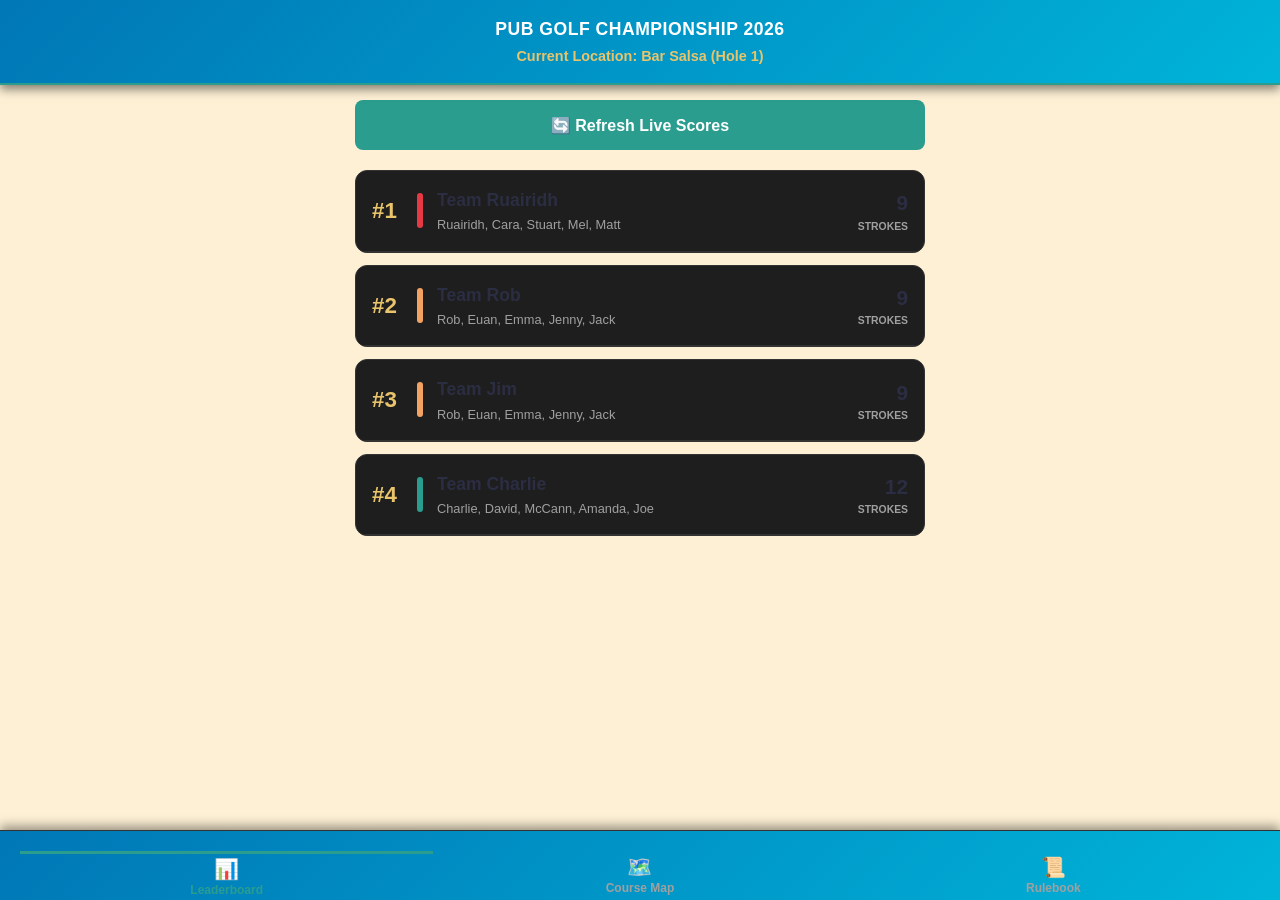
==== src/index.html @ 7956e45e "Initial Commit" ====
<!DOCTYPE html>
<html lang="en">

<head>
  <meta charset="UTF-8">
  <meta name="viewport" content="width=device-width, initial-scale=1.0, maximum-scale=1.0, user-scalable=no">
  <title>Pub Golf Championship 2026</title>
  <!-- <link rel="stylesheet" href="style.css"> -->
  <style>
    /* --- Core Variables & Dark Theme Base --- */
    :root {
      --bg-main: #121212;
      --bg-card: #1E1E1E;
      --bg-card-header: #262626;
      --text-main: #FFFFFF;
      --text-muted: #A0A0A0;
      --golf-green: #2A9D8F;
      --accent-gold: #E9C46A;
      --border-color: #333333;
      --nav-height: 70px;
      --header-height: 85px;

      /* Ocean Blues */
      --hawaiian-cyan: #00d2ff;
      /* Shallow reef water */
      --pacific-blue: #0077b6;
      /* Deep ocean water */
      --waikiki-teal: #00b4d8;
      /* Tropical surf */

      /* Floral Colors */
      --hibiscus-pink: #ff4d6d;
      /* Bright hibiscus flower */
      --plumeria-yellow: #ffb703;
      /* Warm plumeria center */
      --bird-of-paradise: #ffb703;
      /* Striking tropical orange */

      /* Earth & Sand */
      --oahu-sand: #fdf0d5;
      /* Warm, soft beach sand */
      --lush-jungle: #2a9d8f;
      /* Deep island foliage */
      --pure-white: #ffffff;
      /* Soft clouds */
    }

    * {
      box-sizing: border-box;
      margin: 0;
      padding: 0;
      -webkit-tap-highlight-color: transparent;
    }

    body {
      background-color: var(--oahu-sand);
      color: #2b2d42;
      /* Dark charcoal for crisp reading */
      font-family: 'Poppins', 'Segoe UI', sans-serif;
      /* Clean, modern font */
      overflow-x: hidden;
      padding-top: var(--header-height);
      padding-bottom: calc(var(--nav-height) + 20px);
      line-height: 1.5;
    }

    header,
    nav {
      background: linear-gradient(135deg, var(--pacific-blue), var(--waikiki-teal));
      color: var(--pure-white);
      padding: 20px;
      box-shadow: 0 4px 10px rgba(0, 119, 182, 0.2);
    }

    a {
      color: var(--pacific-blue);
      text-decoration: none;
      transition: color 0.3s ease;
    }

    a:hover {
      color: var(--hibiscus-pink);
    }

    .button-primary {
      background-color: var(--hibiscus-pink);
      color: var(--pure-white);
      padding: 12px 24px;
      border: none;
      border-radius: 25px;
      /* Rounded, soft island edges */
      font-weight: bold;
      cursor: pointer;
      transition: transform 0.2s, background-color 0.2s;
    }

    .button-primary:hover {
      background-color: #ff1e4d;
      /* Slightly deeper pink on hover */
      transform: translateY(-2px);
      /* Subtle lift effect */
    }


    /* body {
      font-family: system-ui, -apple-system, BlinkMacSystemFont, 'Segoe UI', Roboto, Oxygen, Ubuntu, Cantarell, sans-serif;
      background-color: var(--bg-main);
      color: var(--text-main);
      overflow-x: hidden;
      padding-top: var(--header-height);
      padding-bottom: calc(var(--nav-height) + 20px);
      line-height: 1.5;
    } */

    /* --- Fixed Structural Layout components --- */
    .fixed-header {
      position: fixed;
      top: 0;
      left: 0;
      width: 100%;
      height: var(--header-height);
      background-color: var(--bg-card);
      border-bottom: 2px solid var(--golf-green);
      display: flex;
      flex-direction: column;
      justify-content: center;
      align-items: center;
      z-index: 1000;
      box-shadow: 0 4px 10px rgba(0, 0, 0, 0.5);
    }

    .fixed-header h1 {
      font-size: 1.1rem;
      font-weight: 800;
      letter-spacing: 0.5px;
      text-transform: uppercase;
    }

    .fixed-header p {
      font-size: 0.9rem;
      color: var(--accent-gold);
      margin-top: 4px;
      font-weight: 600;
    }

    #app-container {
      width: 100%;
      max-width: 600px;
      margin: 0 auto;
      padding: 15px;
    }

    /* SPA View Toggling Logic */
    .app-view {
      display: none;
      animation: fadeIn 0.25s ease-in-out forwards;
    }

    .app-view.active-view {
      display: block;
    }

    @keyframes fadeIn {
      from {
        opacity: 0;
        transform: translateY(8px);
      }

      to {
        opacity: 1;
        transform: translateY(0);
      }
    }

    /* --- Custom Dynamic Layout Components --- */
    /* .card {
      background-color: var(--bg-card);
      border-radius: 12px;
      padding: 16px;
      margin-bottom: 16px;
      border: 1px solid var(--border-color);
      box-shadow: 0 4px 6px rgba(0, 0, 0, 0.2);
    } */

    .card {
      background-color: var(--pure-white);
      border-radius: 12px;
      padding: 25px;
      border-left: 5px solid var(--plumeria-yellow);
      box-shadow: 0 6px 15px rgba(0, 0, 0, 0.05);
    }

    .border-accent {
      border-left: 4px solid var(--accent-gold);
    }

    .layout-placeholder {
      border: 1px dashed #555;
      background: repeating-linear-gradient(45deg, #1e1e1e, #1e1e1e 10px, #222 10px, #222 20px);
    }

    .placeholder-text {
      font-style: italic;
      color: var(--text-muted);
    }

    /* Touch Targets: Custom Buttons */
    .btn-primary {
      width: 100%;
      min-height: 50px;
      background-color: var(--golf-green);
      color: white;
      border: none;
      border-radius: 8px;
      font-size: 1rem;
      font-weight: 700;
      margin-bottom: 20px;
      cursor: pointer;
      display: flex;
      justify-content: center;
      align-items: center;
      transition: background 0.2s;
    }

    .btn-primary:active {
      background-color: #218276;
    }

    /* Animated Refresh Spin effect */
    .spinning .btn-text {
      display: inline-block;
      animation: spin 0.8s linear infinite;
    }

    @keyframes spin {
      0% {
        transform: rotate(0deg);
      }

      100% {
        transform: rotate(360deg);
      }
    }

    /* Leaderboard Dynamic Lists & Cards */
    .team-card-wrapper {
      margin-bottom: 12px;
      border-radius: 12px;
      overflow: hidden;
      background-color: var(--bg-card);
      border: 1px solid var(--border-color);
    }

    .team-main-row {
      display: flex;
      align-items: center;
      padding: 16px;
      cursor: pointer;
      min-height: 65px;
    }

    .team-rank {
      font-size: 1.4rem;
      font-weight: 900;
      width: 45px;
      color: var(--accent-gold);
    }

    .team-color-strip {
      width: 6px;
      height: 35px;
      border-radius: 3px;
      margin-right: 14px;
    }

    .team-meta {
      flex-grow: 1;
    }

    .team-name {
      font-size: 1.1rem;
      font-weight: 700;
    }

    .team-players {
      font-size: 0.8rem;
      color: var(--text-muted);
      margin-top: 2px;
    }

    .team-total-strokes {
      font-size: 1.3rem;
      font-weight: 800;
      text-align: right;
      padding-left: 10px;
    }

    .strokes-label {
      font-size: 0.65rem;
      display: block;
      color: var(--text-muted);
      text-transform: uppercase;
    }

    /* Expandable Scorecard Area */
    .team-scorecard-dropdown {
      max-height: 0;
      overflow: hidden;
      transition: max-height 0.3s cubic-bezier(0, 1, 0, 1);
      background-color: #161616;
      border-top: 1px solid var(--border-color);
    }

    .team-scorecard-dropdown.expanded {
      max-height: 1000px;
      transition: max-height 0.3s cubic-bezier(1, 0, 1, 0);
    }

    .score-grid {
      display: grid;
      grid-template-columns: repeat(2, 1fr);
      gap: 10px;
      padding: 14px;
    }

    .score-grid-item {
      background-color: var(--bg-card);
      padding: 10px;
      border-radius: 6px;
      display: flex;
      justify-content: space-between;
      align-items: center;
      border: 1px solid #292929;
    }

    .pub-title {
      font-size: 0.85rem;
      font-weight: 600;
    }

    .pub-stroke-value {
      font-size: 1rem;
      font-weight: 700;
      color: var(--accent-gold);
    }

    /* --- View 2 Specific Styles --- */
    .map-card h2 {
      font-size: 1.1rem;
      margin-bottom: 12px;
    }

    .map-wrapper {
      width: 100%;
      background-color: #111;
      border-radius: 8px;
      display: flex;
      justify-content: center;
      align-items: center;
      min-height: 150px;
      border: 1px solid var(--border-color);
    }

    .responsive-img {
      max-width: 100%;
      height: auto;
      display: block;
      border-radius: 8px;
    }

    .course-list {
      list-style: none;
      margin-top: 10px;
    }

    .course-list li {
      padding: 10px 0;
      border-bottom: 1px solid #2a2a2a;
      display: flex;
      justify-content: space-between;
      align-items: center;
    }

    .course-list li:last-child {
      border-bottom: none;
    }

    .badge {
      font-size: 0.75rem;
      padding: 3px 8px;
      border-radius: 4px;
      font-weight: bold;
    }

    .par-3 {
      background-color: #457B9D;
    }

    .par-4 {
      background-color: #E9C46A;
      color: #111;
    }

    .par-5 {
      background-color: #E63946;
    }

    /* --- View 3 Specific Styles --- */
    .rules-list li {
      margin-left: 18px;
      margin-bottom: 10px;
    }

    .drink-guide-item {
      padding: 10px 0;
      border-bottom: 1px solid #2a2a2a;
    }

    .drink-guide-item h4 {
      display: flex;
      justify-content: space-between;
      align-items: center;
      margin-bottom: 4px;
    }

    .text-highlight {
      background-color: rgba(233, 196, 106, 0.05);
      border-left: 2px solid var(--accent-gold);
      padding-left: 6px;
    }

    /* --- Fixed Bottom Navigation Bar --- */
    .fixed-nav {
      position: fixed;
      bottom: 0;
      left: 0;
      width: 100%;
      height: var(--nav-height);
      background-color: var(--bg-card);
      border-top: 1px solid var(--border-color);
      display: flex;
      z-index: 1000;
      box-shadow: 0 -4px 10px rgba(0, 0, 0, 0.4);
    }

    .nav-item {
      flex: 1;
      background: none;
      border: none;
      color: var(--text-muted);
      display: flex;
      flex-direction: column;
      justify-content: center;
      align-items: center;
      cursor: pointer;
      min-height: 48px;
      /* Strict Mobile Hit-target constraint */
      transition: color 0.2s;
    }

    .nav-icon {
      font-size: 1.25rem;
      margin-bottom: 2px;
    }

    .nav-label {
      font-size: 0.75rem;
      font-weight: 600;
    }

    .nav-item.active {
      color: var(--golf-green);
      border-top: 3px solid var(--golf-green);
    }
  </style>
</head>

<body>

  <!-- Fixed Header -->
  <header class="fixed-header">
    <h1>Pub Golf Championship 2026</h1>
    <p id="current-location">Loading location...</p>
  </header>

  <!-- Main Content Containers (SPA Views) -->
  <main id="app-container">

    <!-- View 1: Leaderboard -->
    <section id="view-leaderboard" class="app-view active-view">
      <button id="btn-refresh" class="btn-primary">
        <span class="btn-text">🔄 Refresh Live Scores</span>
      </button>
      <div id="leaderboard-list">
        <!-- Injected dynamically via JS -->
      </div>
    </section>

    <!-- View 2: Course Map -->
    <section id="view-map" class="app-view">
      <div class="card map-card">
        <h2>Tournament Route</h2>
        <div class="map-wrapper">
          <img src="assets/course-map.png" alt="Pub Golf Course Map" class="responsive-img">
        </div>
      </div>
      <div class="card">
        <h3>⛳ Official Hole Order⛳ </h3>
        <ol class="course-list">
          <li><strong>Bar Salsa</strong> <span class="badge par-5">Par 5</span></li>
          <li><strong>Oz Bar</strong> <span class="badge par-4">Par 4</span></li>
          <li><strong>Pear Tree</strong> <span class="badge par-3">Par 3</span></li>
          <li><strong>Bennetts</strong> <span class="badge par-5">Par 5</span></li>
          <li><strong>Black Bird</strong> <span class="badge par-4">Par 4</span></li>
          <li><strong>Golf Tavern</strong> <span class="badge par-3">Par 3</span></li>
        </ol>
      </div>
    </section>

    <!-- View 3: Rulebook -->
    <section id="view-rules" class="app-view">
      <div class="card border-accent">
        <h2>🕒 Schedule</h2>
        <p>Shotgun start begins sharp at <strong>7:00 PM</strong>. Do not be late for tee-off.</p>
      </div>

      <div class="card">
        <h2>👕 The Dress Code</h2>
        <p>Hawaiian shirts, sunglasses, and golf gloves are <strong>mandatory</strong>. Cool golf caps are highly
          preferable but optional.</p>
      </div>

      <div class="card">
        <h2>⛳ Core Rules</h2>
        <ul class="rules-list">
          <li><strong>1 stroke</strong> = 1 sip of a pint or sippable drink.</li>
          <li><strong>1 stroke</strong> = 1 "sook" through a straw. Counted the exact moment the straw leaves your lips.
          </li>
          <li>You <strong>must wear a golf glove</strong> at all times while actively drinking.</li>
          <li>Gloves can be swapped and shared between teammates.</li>
          <li>Failing to finish a drink penalties your team with a heavy <strong>+2 strokes</strong>.</li>
          <li>A <strong>hole-in-one</strong> is achieved if a drink is finished in a single continuous sip/sook. Ties
            are permitted.</li>
        </ul>
      </div>

      <div class="card">
        <h2>🍺 Fair Play Drink Guide</h2>
        <div class="drink-guide-item">
          <h4>Hole 1: Bar Salsa <span class="badge par-5">Par 5</span></h4>
          <p>Team Challenge! 1 pitcher of your choosing. 1 sook through a straw = 1 stroke.</p>
        </div>
        <div class="drink-guide-item">
          <h4>Hole 2: Oz Bar <span class="badge par-4">Par 4</span></h4>
          <p>1 pint of your personal preference.</p>
        </div>
        <div class="drink-guide-item text-highlight">
          <h4>Hole 3: Pear Tree <span class="badge par-3">Par 3</span></h4>
          <p>1 VK bottle each. <strong>Bonus:</strong> Drink 1 shot alongside it to deduct 3 strokes (-3) from your team
            score!</p>
        </div>
        <div class="drink-guide-item">
          <h4>Hole 4: Bennetts <span class="badge par-5">Par 5</span></h4>
          <p>Team Challenge! 2 Half & Halfs (2 Whiskies and 2 Half-Pints split among the team).</p>
        </div>
        <div class="drink-guide-item">
          <h4>Hole 5: Black Bird <span class="badge par-4">Par 4</span></h4>
          <p>1 pint of your personal preference.</p>
        </div>
        <div class="drink-guide-item">
          <h4>Hole 6: Golf Tavern <span class="badge par-3">Par 3</span></h4>
          <p>1 glass of bubbly.</p>
        </div>
      </div>

      <div class="card layout-placeholder">
        <h2>🏆 Prizes & Forfeits</h2>
        <p class="placeholder-text">Organizer spaces reserved. Rewards for individual hole-in-ones and the overall Green
          Jacket winner will be updated live.</p>
      </div>
    </section>

  </main>

  <!-- Fixed Bottom Navigation Bar -->
  <nav class="fixed-nav">
    <button class="nav-item active" data-target="view-leaderboard">
      <span class="nav-icon">📊</span>
      <span class="nav-label">Leaderboard</span>
    </button>
    <button class="nav-item" data-target="view-map">
      <span class="nav-icon">🗺️</span>
      <span class="nav-label">Course Map</span>
    </button>
    <button class="nav-item" data-target="view-rules">
      <span class="nav-icon">📜</span>
      <span class="nav-label">Rulebook</span>
    </button>
  </nav>

  <!-- <script src="app.js"></script> -->
  <script>
    document.addEventListener('DOMContentLoaded', () => {
      // SPA View Router state elements
      const navItems = document.querySelectorAll('.nav-item');
      const appViews = document.querySelectorAll('.app-view');
      const currentLocationEl = document.getElementById('current-location');
      const refreshBtn = document.getElementById('btn-refresh');
      const leaderboardList = document.getElementById('leaderboard-list');

      // --- State Initialization and SPA Router Management ---
      navItems.forEach(item => {
        item.addEventListener('click', () => {
          const targetViewId = item.getAttribute('data-target');

          // Toggle Navigation Highlight Status
          navItems.forEach(nav => nav.classList.remove('active'));
          item.classList.add('active');

          // Switch layout target container
          appViews.forEach(view => {
            if (view.id === targetViewId) {
              view.classList.add('active-view');
            } else {
              view.classList.remove('active-view');
            }
          });
        });
      });

      // --- Core Data Engine Engine ---
      async function fetchScoresData() {
        // Apply visual feedback spin animation to button
        refreshBtn.classList.add('spinning');
        const textNode = refreshBtn.querySelector('.btn-text');
        textNode.textContent = '🔄 Loading Live Data...';

        try {
          // Strict asset cache-busting to bypass GitHub Pages aggressive text asset caching
          const response = await fetch(`./scores.json?t=${new Date().getTime()}`);
          if (!response.ok) {
            throw new Error('Network response failure fetching tournament config matrix JSON.');
          }
          const data = await response.json();

          // Set App Context Window Headers
          currentLocationEl.textContent = `Current Location: ${data.current_hole || 'Unknown'}`;

          // Render calculations logic
          renderLeaderboard(data.teams);

        } catch (error) {
          console.error('Data Engine Error Event:', error);
          leaderboardList.innerHTML = `
                <div class="card" style="border-color: #E63946;">
                    <p style="color: #E63946; font-weight: bold;">⚠️ Error Syncing Leaderboard Data</p>
                    <p style="font-size: 0.85rem; margin-top: 4px;">Verify scores.json configuration matches the layout parameters schema completely.</p>
                </div>`;
        } finally {
          // Remove animation indicators cleanly
          setTimeout(() => {
            refreshBtn.classList.remove('spinning');
            textNode.textContent = '🔄 Refresh Live Scores';
          }, 600);
        }
      }

      // --- Leaderboard Calculation Logic & Engine DOM Rendering ---
      function renderLeaderboard(teamsArray) {
        // Transform incoming model structure into data entries containing dynamic sums
        const processedTeams = teamsArray.map(team => {
          const totalScore = Object.values(team.scores).reduce((sum, current) => sum + current, 0);
          return {
            ...team,
            totalScore: totalScore
          };
        });

        // Sorting rule logic: Low Score Wins (Standard Professional Ruleset alignment)
        processedTeams.sort((teamA, teamB) => teamA.totalScore - teamB.totalScore);

        // Wipe container nodes safely before element construction loop cycles
        leaderboardList.innerHTML = '';

        // Inject computed dynamic elements into main execution UI tree container layout
        processedTeams.forEach((team, index) => {
          const rankNumber = index + 1;

          // Outer Main Block Element Card Wrap
          const cardWrapper = document.createElement('div');
          cardWrapper.className = 'team-card-wrapper';

          // Top Content Row Block Layout
          const mainRow = document.createElement('div');
          mainRow.className = 'team-main-row';

          // Append explicit functional inline background colour hex mapping from static data source values
          mainRow.innerHTML = `
                <div class="team-rank">#${rankNumber}</div>
                <div class="team-color-strip" style="background-color: ${team.color || '#fff'};"></div>
                <div class="team-meta">
                    <div class="team-name">${team.name}</div>
                    <div class="team-players">${team.players.join(', ')}</div>
                </div>
                <div class="team-total-strokes">
                    ${team.totalScore}
                    <span class="strokes-label">Strokes</span>
                </div>
            `;

          // Expandable Dropdown Block Element Layout Structure Map
          const dropdown = document.createElement('div');
          dropdown.className = 'team-scorecard-dropdown';

          const scoreGrid = document.createElement('div');
          scoreGrid.className = 'score-grid';

          // Loop and unpack static structural pub properties to map row breakdown details dynamically
          Object.keys(team.scores).forEach(pubName => {
            const item = document.createElement('div');
            item.className = 'score-grid-item';
            item.innerHTML = `
                    <span class="pub-title">${pubName}</span>
                    <span class="pub-stroke-value">${team.scores[pubName] || 0}</span>
                `;
            scoreGrid.appendChild(item);
          });

          dropdown.appendChild(scoreGrid);
          cardWrapper.appendChild(mainRow);
          cardWrapper.appendChild(dropdown);

          // Accordion Interaction Toggling Execution Module Logic Engine
          mainRow.addEventListener('click', () => {
            dropdown.classList.toggle('expanded');
          });

          leaderboardList.appendChild(cardWrapper);
        });
      }

      // --- Action Event Trigger Attachments ---
      refreshBtn.addEventListener('click', fetchScoresData);

      // Bootstrap app on start
      fetchScoresData();
    });


  </script>
</body>

</html>
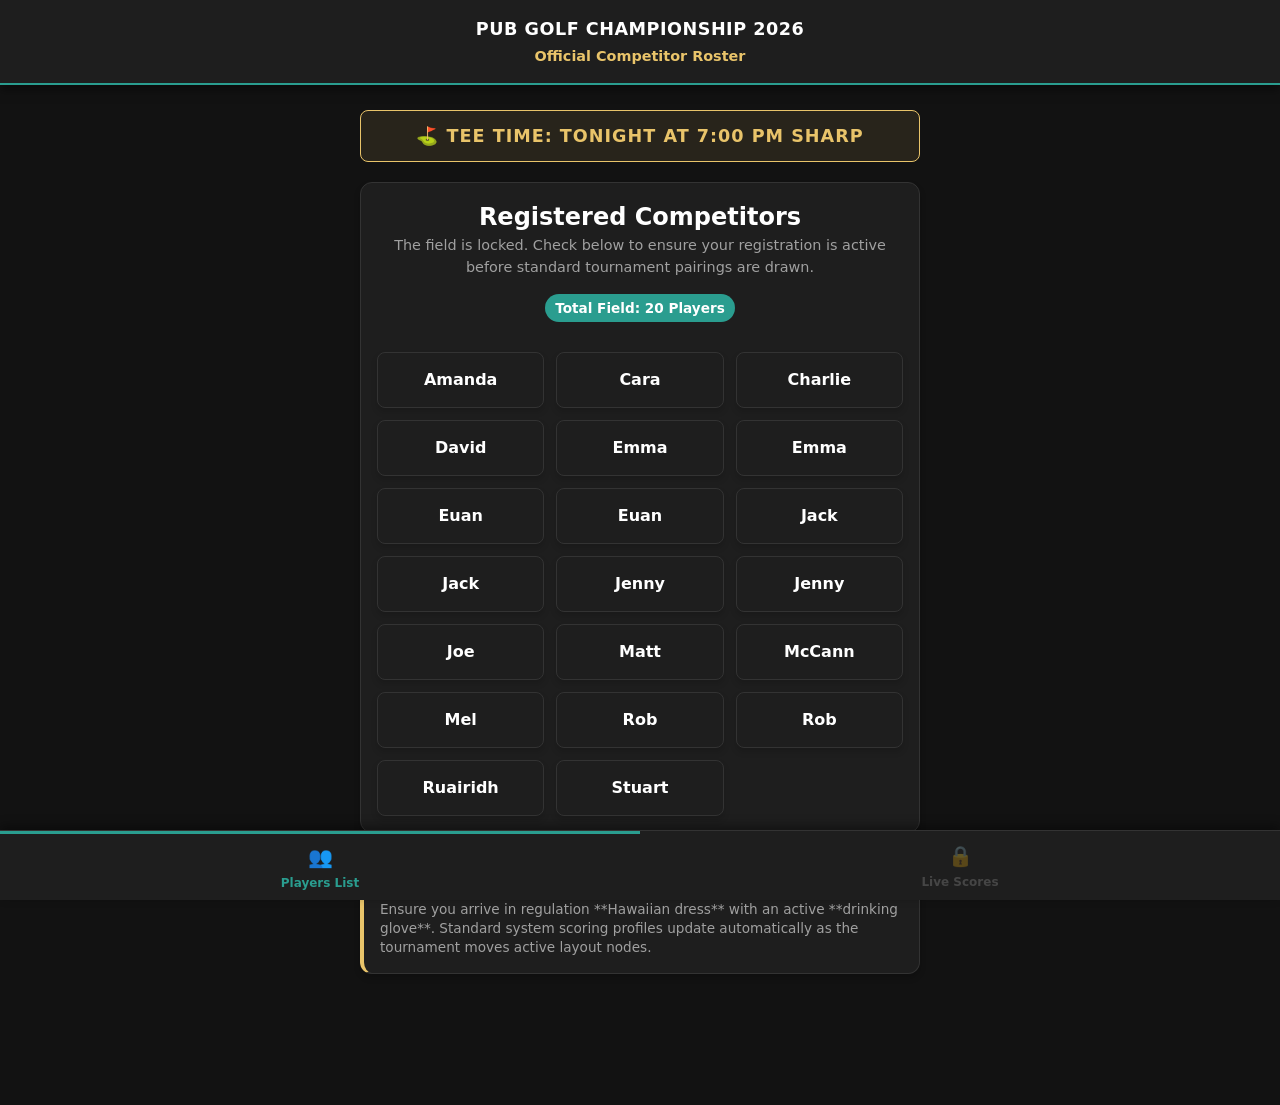
==== commit f97a9d68: "Make holding.html new index ahead of gameday" ====
--- a/src/index.html
+++ b/src/index.html
@@ -4,8 +4,7 @@
 <head>
   <meta charset="UTF-8">
   <meta name="viewport" content="width=device-width, initial-scale=1.0, maximum-scale=1.0, user-scalable=no">
-  <title>Pub Golf Championship 2026</title>
-  <!-- <link rel="stylesheet" href="style.css"> -->
+  <title>Pub Golf 2026 - Roster Launch</title>
   <style>
     /* --- Core Variables & Dark Theme Base --- */
     :root {
@@ -19,30 +18,6 @@
       --border-color: #333333;
       --nav-height: 70px;
       --header-height: 85px;
-
-      /* Ocean Blues */
-      --hawaiian-cyan: #00d2ff;
-      /* Shallow reef water */
-      --pacific-blue: #0077b6;
-      /* Deep ocean water */
-      --waikiki-teal: #00b4d8;
-      /* Tropical surf */
-
-      /* Floral Colors */
-      --hibiscus-pink: #ff4d6d;
-      /* Bright hibiscus flower */
-      --plumeria-yellow: #ffb703;
-      /* Warm plumeria center */
-      --bird-of-paradise: #ffb703;
-      /* Striking tropical orange */
-
-      /* Earth & Sand */
-      --oahu-sand: #fdf0d5;
-      /* Warm, soft beach sand */
-      --lush-jungle: #2a9d8f;
-      /* Deep island foliage */
-      --pure-white: #ffffff;
-      /* Soft clouds */
     }
 
     * {
@@ -53,56 +28,6 @@
     }
 
     body {
-      background-color: var(--oahu-sand);
-      color: #2b2d42;
-      /* Dark charcoal for crisp reading */
-      font-family: 'Poppins', 'Segoe UI', sans-serif;
-      /* Clean, modern font */
-      overflow-x: hidden;
-      padding-top: var(--header-height);
-      padding-bottom: calc(var(--nav-height) + 20px);
-      line-height: 1.5;
-    }
-
-    header,
-    nav {
-      background: linear-gradient(135deg, var(--pacific-blue), var(--waikiki-teal));
-      color: var(--pure-white);
-      padding: 20px;
-      box-shadow: 0 4px 10px rgba(0, 119, 182, 0.2);
-    }
-
-    a {
-      color: var(--pacific-blue);
-      text-decoration: none;
-      transition: color 0.3s ease;
-    }
-
-    a:hover {
-      color: var(--hibiscus-pink);
-    }
-
-    .button-primary {
-      background-color: var(--hibiscus-pink);
-      color: var(--pure-white);
-      padding: 12px 24px;
-      border: none;
-      border-radius: 25px;
-      /* Rounded, soft island edges */
-      font-weight: bold;
-      cursor: pointer;
-      transition: transform 0.2s, background-color 0.2s;
-    }
-
-    .button-primary:hover {
-      background-color: #ff1e4d;
-      /* Slightly deeper pink on hover */
-      transform: translateY(-2px);
-      /* Subtle lift effect */
-    }
-
-
-    /* body {
       font-family: system-ui, -apple-system, BlinkMacSystemFont, 'Segoe UI', Roboto, Oxygen, Ubuntu, Cantarell, sans-serif;
       background-color: var(--bg-main);
       color: var(--text-main);
@@ -110,7 +35,7 @@
       padding-top: var(--header-height);
       padding-bottom: calc(var(--nav-height) + 20px);
       line-height: 1.5;
-    } */
+    }
 
     /* --- Fixed Structural Layout components --- */
     .fixed-header {
@@ -173,21 +98,13 @@
     }
 
     /* --- Custom Dynamic Layout Components --- */
-    /* .card {
+    .card {
       background-color: var(--bg-card);
       border-radius: 12px;
       padding: 16px;
       margin-bottom: 16px;
       border: 1px solid var(--border-color);
       box-shadow: 0 4px 6px rgba(0, 0, 0, 0.2);
-    } */
-
-    .card {
-      background-color: var(--pure-white);
-      border-radius: 12px;
-      padding: 25px;
-      border-left: 5px solid var(--plumeria-yellow);
-      box-shadow: 0 6px 15px rgba(0, 0, 0, 0.05);
     }
 
     .border-accent {
@@ -472,281 +389,178 @@
       color: var(--golf-green);
       border-top: 3px solid var(--golf-green);
     }
+
+    /* Specific tweaks for the clean holding page layout */
+    .holding-container {
+      text-align: center;
+      padding: 10px 5px;
+    }
+
+    .countdown-banner {
+      font-size: 1.1rem;
+      color: var(--accent-gold);
+      font-weight: 800;
+      text-transform: uppercase;
+      letter-spacing: 1px;
+      margin-bottom: 20px;
+      padding: 12px;
+      background: rgba(233, 196, 106, 0.1);
+      border: 1px solid var(--accent-gold);
+      border-radius: 8px;
+    }
+
+    .roster-grid {
+      display: grid;
+      grid-template-columns: repeat(auto-fill, minmax(130px, 1fr));
+      gap: 12px;
+      margin-top: 15px;
+    }
+
+    .player-card {
+      background-color: var(--bg-card);
+      border: 1px solid var(--border-color);
+      border-radius: 8px;
+      padding: 15px 10px;
+      font-weight: 700;
+      font-size: 1rem;
+      color: var(--text-main);
+      display: flex;
+      align-items: center;
+      justify-content: center;
+      box-shadow: 0 4px 6px rgba(0, 0, 0, 0.15);
+      animation: cardPop 0.3s ease-out forwards;
+      opacity: 0;
+    }
+
+    @keyframes cardPop {
+      to {
+        opacity: 1;
+        transform: scale(1);
+      }
+    }
+
+    .counter-badge {
+      display: inline-block;
+      background-color: var(--golf-green);
+      color: white;
+      padding: 4px 10px;
+      border-radius: 20px;
+      font-size: 0.85rem;
+      font-weight: 800;
+      margin-bottom: 15px;
+    }
   </style>
 </head>
 
 <body>
 
-  <!-- Fixed Header -->
+  <!-- Fixed Header matching main site structure -->
   <header class="fixed-header">
     <h1>Pub Golf Championship 2026</h1>
-    <p id="current-location">Loading location...</p>
+    <p>Official Competitor Roster</p>
   </header>
 
-  <!-- Main Content Containers (SPA Views) -->
+  <!-- Main Content Stream -->
   <main id="app-container">
-
-    <!-- View 1: Leaderboard -->
-    <section id="view-leaderboard" class="app-view active-view">
-      <button id="btn-refresh" class="btn-primary">
-        <span class="btn-text">🔄 Refresh Live Scores</span>
-      </button>
-      <div id="leaderboard-list">
-        <!-- Injected dynamically via JS -->
+    <div class="holding-container">
+
+      <!-- Event Countdown / Status Hook -->
+      <div class="countdown-banner">
+        ⛳ Tee Time: Tonight at 7:00 PM Sharp
       </div>
-    </section>
-
-    <!-- View 2: Course Map -->
-    <section id="view-map" class="app-view">
-      <div class="card map-card">
-        <h2>Tournament Route</h2>
-        <div class="map-wrapper">
-          <img src="assets/course-map.png" alt="Pub Golf Course Map" class="responsive-img">
+
+      <div class="card">
+        <h2>Registered Competitors</h2>
+        <p style="color: var(--text-muted); font-size: 0.9rem; margin-bottom: 15px;">
+          The field is locked. Check below to ensure your registration is active before standard tournament pairings are
+          drawn.
+        </p>
+
+        <!-- Dynamic Player Count Badge -->
+        <div id="player-count" class="counter-badge">Loading Field...</div>
+
+        <!-- Flattened Player Output Container -->
+        <div id="roster-output" class="roster-grid">
+          <!-- JavaScript populates names list alphabetically here -->
         </div>
       </div>
-      <div class="card">
-        <h3>⛳ Official Hole Order⛳ </h3>
-        <ol class="course-list">
-          <li><strong>Bar Salsa</strong> <span class="badge par-5">Par 5</span></li>
-          <li><strong>Oz Bar</strong> <span class="badge par-4">Par 4</span></li>
-          <li><strong>Pear Tree</strong> <span class="badge par-3">Par 3</span></li>
-          <li><strong>Bennetts</strong> <span class="badge par-5">Par 5</span></li>
-          <li><strong>Black Bird</strong> <span class="badge par-4">Par 4</span></li>
-          <li><strong>Golf Tavern</strong> <span class="badge par-3">Par 3</span></li>
-        </ol>
+
+      <!-- Static Reminder Block -->
+      <div class="card border-accent" style="text-align: left;">
+        <h3 style="color: var(--accent-gold); margin-bottom: 6px;">⚠️ Mandatory Setup Reminder</h3>
+        <p style="font-size: 0.85rem; color: var(--text-muted); line-height: 1.4;">
+          Ensure you arrive in regulation **Hawaiian dress** with an active **drinking glove**. Standard system scoring
+          profiles update automatically as the tournament moves active layout nodes.
+        </p>
       </div>
-    </section>
-
-    <!-- View 3: Rulebook -->
-    <section id="view-rules" class="app-view">
-      <div class="card border-accent">
-        <h2>🕒 Schedule</h2>
-        <p>Shotgun start begins sharp at <strong>7:00 PM</strong>. Do not be late for tee-off.</p>
-      </div>
-
-      <div class="card">
-        <h2>👕 The Dress Code</h2>
-        <p>Hawaiian shirts, sunglasses, and golf gloves are <strong>mandatory</strong>. Cool golf caps are highly
-          preferable but optional.</p>
-      </div>
-
-      <div class="card">
-        <h2>⛳ Core Rules</h2>
-        <ul class="rules-list">
-          <li><strong>1 stroke</strong> = 1 sip of a pint or sippable drink.</li>
-          <li><strong>1 stroke</strong> = 1 "sook" through a straw. Counted the exact moment the straw leaves your lips.
-          </li>
-          <li>You <strong>must wear a golf glove</strong> at all times while actively drinking.</li>
-          <li>Gloves can be swapped and shared between teammates.</li>
-          <li>Failing to finish a drink penalties your team with a heavy <strong>+2 strokes</strong>.</li>
-          <li>A <strong>hole-in-one</strong> is achieved if a drink is finished in a single continuous sip/sook. Ties
-            are permitted.</li>
-        </ul>
-      </div>
-
-      <div class="card">
-        <h2>🍺 Fair Play Drink Guide</h2>
-        <div class="drink-guide-item">
-          <h4>Hole 1: Bar Salsa <span class="badge par-5">Par 5</span></h4>
-          <p>Team Challenge! 1 pitcher of your choosing. 1 sook through a straw = 1 stroke.</p>
-        </div>
-        <div class="drink-guide-item">
-          <h4>Hole 2: Oz Bar <span class="badge par-4">Par 4</span></h4>
-          <p>1 pint of your personal preference.</p>
-        </div>
-        <div class="drink-guide-item text-highlight">
-          <h4>Hole 3: Pear Tree <span class="badge par-3">Par 3</span></h4>
-          <p>1 VK bottle each. <strong>Bonus:</strong> Drink 1 shot alongside it to deduct 3 strokes (-3) from your team
-            score!</p>
-        </div>
-        <div class="drink-guide-item">
-          <h4>Hole 4: Bennetts <span class="badge par-5">Par 5</span></h4>
-          <p>Team Challenge! 2 Half & Halfs (2 Whiskies and 2 Half-Pints split among the team).</p>
-        </div>
-        <div class="drink-guide-item">
-          <h4>Hole 5: Black Bird <span class="badge par-4">Par 4</span></h4>
-          <p>1 pint of your personal preference.</p>
-        </div>
-        <div class="drink-guide-item">
-          <h4>Hole 6: Golf Tavern <span class="badge par-3">Par 3</span></h4>
-          <p>1 glass of bubbly.</p>
-        </div>
-      </div>
-
-      <div class="card layout-placeholder">
-        <h2>🏆 Prizes & Forfeits</h2>
-        <p class="placeholder-text">Organizer spaces reserved. Rewards for individual hole-in-ones and the overall Green
-          Jacket winner will be updated live.</p>
-      </div>
-    </section>
-
+
+    </div>
   </main>
 
-  <!-- Fixed Bottom Navigation Bar -->
+  <!-- Bottom Nav Bar matching main theme template for absolute visual consistency -->
   <nav class="fixed-nav">
-    <button class="nav-item active" data-target="view-leaderboard">
-      <span class="nav-icon">📊</span>
-      <span class="nav-label">Leaderboard</span>
-    </button>
-    <button class="nav-item" data-target="view-map">
-      <span class="nav-icon">🗺️</span>
-      <span class="nav-label">Course Map</span>
-    </button>
-    <button class="nav-item" data-target="view-rules">
-      <span class="nav-icon">📜</span>
-      <span class="nav-label">Rulebook</span>
-    </button>
+    <div class="nav-item active" style="cursor: default;">
+      <span class="nav-icon">👥</span>
+      <span class="nav-label">Players List</span>
+    </div>
+    <div class="nav-item" style="opacity: 0.3; cursor: not-allowed;">
+      <span class="nav-icon">🔒</span>
+      <span class="nav-label">Live Scores</span>
+    </div>
   </nav>
 
-  <!-- <script src="app.js"></script> -->
+  <!-- Flat Parser Logic Controller Script -->
   <script>
     document.addEventListener('DOMContentLoaded', () => {
-      // SPA View Router state elements
-      const navItems = document.querySelectorAll('.nav-item');
-      const appViews = document.querySelectorAll('.app-view');
-      const currentLocationEl = document.getElementById('current-location');
-      const refreshBtn = document.getElementById('btn-refresh');
-      const leaderboardList = document.getElementById('leaderboard-list');
-
-      // --- State Initialization and SPA Router Management ---
-      navItems.forEach(item => {
-        item.addEventListener('click', () => {
-          const targetViewId = item.getAttribute('data-target');
-
-          // Toggle Navigation Highlight Status
-          navItems.forEach(nav => nav.classList.remove('active'));
-          item.classList.add('active');
-
-          // Switch layout target container
-          appViews.forEach(view => {
-            if (view.id === targetViewId) {
-              view.classList.add('active-view');
-            } else {
-              view.classList.remove('active-view');
-            }
+      const rosterOutput = document.getElementById('roster-output');
+      const playerCountBadge = document.getElementById('player-count');
+
+      async function loadFlatRoster() {
+        try {
+          // Cache-busting fetch sequence alignment
+          const response = await fetch(`./scores.json?t=${new Date().getTime()}`);
+          if (!response.ok) throw new Error('Data matrix stream offline.');
+
+          const data = await response.json();
+
+          // Unpack and completely flatten all players from every team object
+          let allPlayers = [];
+          if (data.teams && Array.isArray(data.teams)) {
+            data.teams.forEach(team => {
+              if (team.players && Array.isArray(team.players)) {
+                allPlayers = allPlayers.concat(team.players);
+              }
+            });
+          }
+
+          // Sort players alphabetically to ensure no hidden group ordering hints exist
+          allPlayers.sort((nameA, nameB) => nameA.localeCompare(nameB));
+
+          // Update live visual calculations readout counters
+          playerCountBadge.textContent = `Total Field: ${allPlayers.length} Players`;
+
+          // Generate clean, independent player layout cards
+          rosterOutput.innerHTML = '';
+          allPlayers.forEach((player, index) => {
+            const card = document.createElement('div');
+            card.className = 'player-card';
+            card.textContent = player;
+
+            // Micro staggered visual pop animation deployment
+            card.style.animationDelay = `${index * 0.03}s`;
+
+            rosterOutput.appendChild(card);
           });
-        });
-      });
-
-      // --- Core Data Engine Engine ---
-      async function fetchScoresData() {
-        // Apply visual feedback spin animation to button
-        refreshBtn.classList.add('spinning');
-        const textNode = refreshBtn.querySelector('.btn-text');
-        textNode.textContent = '🔄 Loading Live Data...';
-
-        try {
-          // Strict asset cache-busting to bypass GitHub Pages aggressive text asset caching
-          const response = await fetch(`./scores.json?t=${new Date().getTime()}`);
-          if (!response.ok) {
-            throw new Error('Network response failure fetching tournament config matrix JSON.');
-          }
-          const data = await response.json();
-
-          // Set App Context Window Headers
-          currentLocationEl.textContent = `Current Location: ${data.current_hole || 'Unknown'}`;
-
-          // Render calculations logic
-          renderLeaderboard(data.teams);
 
         } catch (error) {
-          console.error('Data Engine Error Event:', error);
-          leaderboardList.innerHTML = `
-                <div class="card" style="border-color: #E63946;">
-                    <p style="color: #E63946; font-weight: bold;">⚠️ Error Syncing Leaderboard Data</p>
-                    <p style="font-size: 0.85rem; margin-top: 4px;">Verify scores.json configuration matches the layout parameters schema completely.</p>
-                </div>`;
-        } finally {
-          // Remove animation indicators cleanly
-          setTimeout(() => {
-            refreshBtn.classList.remove('spinning');
-            textNode.textContent = '🔄 Refresh Live Scores';
-          }, 600);
+          console.error('Holding Roster Error Engine:', error);
+          rosterOutput.innerHTML = `<p style="color: #E63946; grid-column: 1/-1;">⚠️ Error indexing competitor registry list matrix.</p>`;
+          playerCountBadge.textContent = 'Field Sync Error';
         }
       }
 
-      // --- Leaderboard Calculation Logic & Engine DOM Rendering ---
-      function renderLeaderboard(teamsArray) {
-        // Transform incoming model structure into data entries containing dynamic sums
-        const processedTeams = teamsArray.map(team => {
-          const totalScore = Object.values(team.scores).reduce((sum, current) => sum + current, 0);
-          return {
-            ...team,
-            totalScore: totalScore
-          };
-        });
-
-        // Sorting rule logic: Low Score Wins (Standard Professional Ruleset alignment)
-        processedTeams.sort((teamA, teamB) => teamA.totalScore - teamB.totalScore);
-
-        // Wipe container nodes safely before element construction loop cycles
-        leaderboardList.innerHTML = '';
-
-        // Inject computed dynamic elements into main execution UI tree container layout
-        processedTeams.forEach((team, index) => {
-          const rankNumber = index + 1;
-
-          // Outer Main Block Element Card Wrap
-          const cardWrapper = document.createElement('div');
-          cardWrapper.className = 'team-card-wrapper';
-
-          // Top Content Row Block Layout
-          const mainRow = document.createElement('div');
-          mainRow.className = 'team-main-row';
-
-          // Append explicit functional inline background colour hex mapping from static data source values
-          mainRow.innerHTML = `
-                <div class="team-rank">#${rankNumber}</div>
-                <div class="team-color-strip" style="background-color: ${team.color || '#fff'};"></div>
-                <div class="team-meta">
-                    <div class="team-name">${team.name}</div>
-                    <div class="team-players">${team.players.join(', ')}</div>
-                </div>
-                <div class="team-total-strokes">
-                    ${team.totalScore}
-                    <span class="strokes-label">Strokes</span>
-                </div>
-            `;
-
-          // Expandable Dropdown Block Element Layout Structure Map
-          const dropdown = document.createElement('div');
-          dropdown.className = 'team-scorecard-dropdown';
-
-          const scoreGrid = document.createElement('div');
-          scoreGrid.className = 'score-grid';
-
-          // Loop and unpack static structural pub properties to map row breakdown details dynamically
-          Object.keys(team.scores).forEach(pubName => {
-            const item = document.createElement('div');
-            item.className = 'score-grid-item';
-            item.innerHTML = `
-                    <span class="pub-title">${pubName}</span>
-                    <span class="pub-stroke-value">${team.scores[pubName] || 0}</span>
-                `;
-            scoreGrid.appendChild(item);
-          });
-
-          dropdown.appendChild(scoreGrid);
-          cardWrapper.appendChild(mainRow);
-          cardWrapper.appendChild(dropdown);
-
-          // Accordion Interaction Toggling Execution Module Logic Engine
-          mainRow.addEventListener('click', () => {
-            dropdown.classList.toggle('expanded');
-          });
-
-          leaderboardList.appendChild(cardWrapper);
-        });
-      }
-
-      // --- Action Event Trigger Attachments ---
-      refreshBtn.addEventListener('click', fetchScoresData);
-
-      // Bootstrap app on start
-      fetchScoresData();
+      loadFlatRoster();
     });
-
-
   </script>
 </body>
 
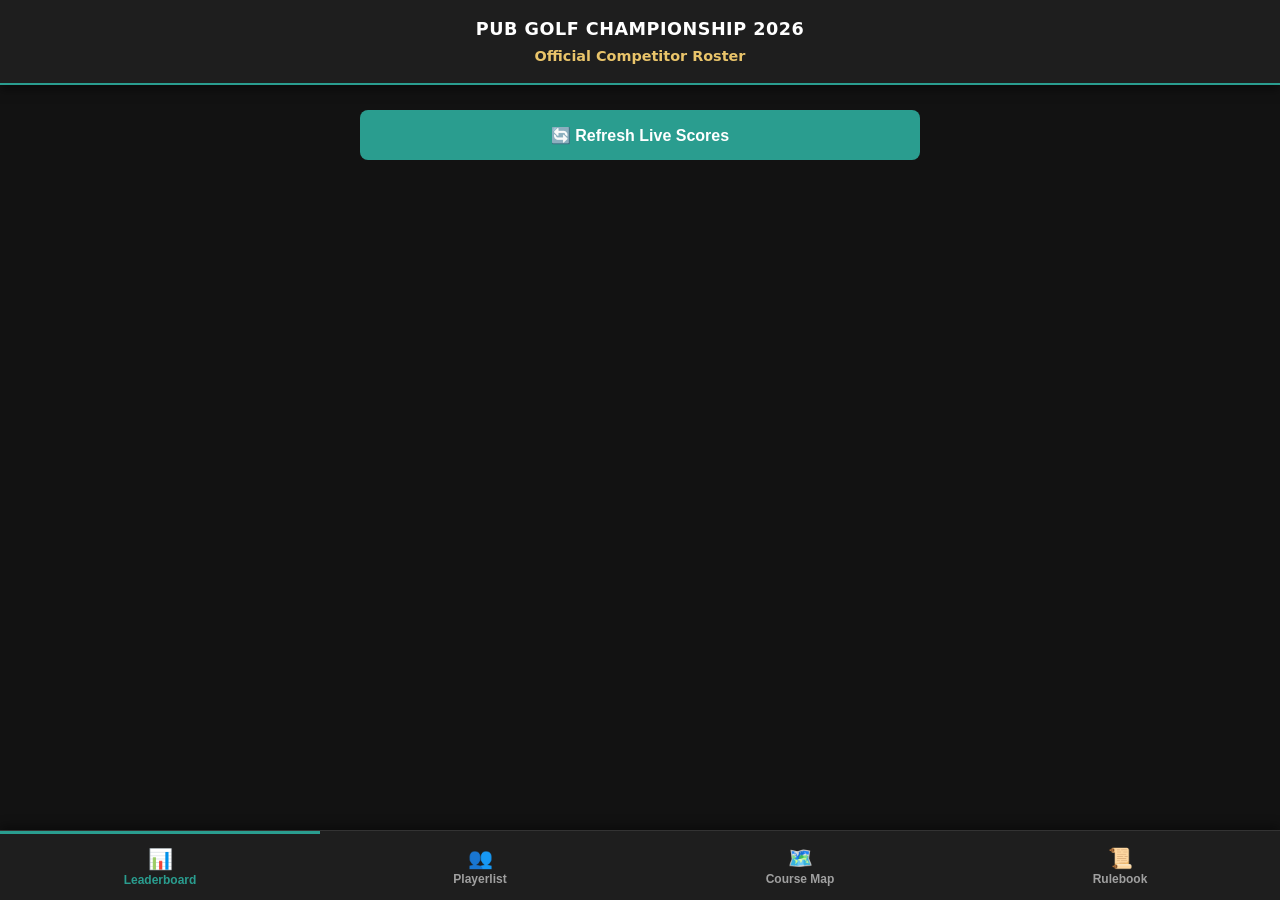
==== commit 26338077: "Merge gameday code" ====
--- a/src/index.html
+++ b/src/index.html
@@ -389,6 +389,393 @@
       color: var(--golf-green);
       border-top: 3px solid var(--golf-green);
     }
+  </style>
+
+  <!-- Holding page styles -->
+  <style>
+    /* --- Core Variables & Dark Theme Base --- */
+    :root {
+      --bg-main: #121212;
+      --bg-card: #1E1E1E;
+      --bg-card-header: #262626;
+      --text-main: #FFFFFF;
+      --text-muted: #A0A0A0;
+      --golf-green: #2A9D8F;
+      --accent-gold: #E9C46A;
+      --border-color: #333333;
+      --nav-height: 70px;
+      --header-height: 85px;
+    }
+
+    * {
+      box-sizing: border-box;
+      margin: 0;
+      padding: 0;
+      -webkit-tap-highlight-color: transparent;
+    }
+
+    body {
+      font-family: system-ui, -apple-system, BlinkMacSystemFont, 'Segoe UI', Roboto, Oxygen, Ubuntu, Cantarell, sans-serif;
+      background-color: var(--bg-main);
+      color: var(--text-main);
+      overflow-x: hidden;
+      padding-top: var(--header-height);
+      padding-bottom: calc(var(--nav-height) + 20px);
+      line-height: 1.5;
+    }
+
+    /* --- Fixed Structural Layout components --- */
+    .fixed-header {
+      position: fixed;
+      top: 0;
+      left: 0;
+      width: 100%;
+      height: var(--header-height);
+      background-color: var(--bg-card);
+      border-bottom: 2px solid var(--golf-green);
+      display: flex;
+      flex-direction: column;
+      justify-content: center;
+      align-items: center;
+      z-index: 1000;
+      box-shadow: 0 4px 10px rgba(0, 0, 0, 0.5);
+    }
+
+    .fixed-header h1 {
+      font-size: 1.1rem;
+      font-weight: 800;
+      letter-spacing: 0.5px;
+      text-transform: uppercase;
+    }
+
+    .fixed-header p {
+      font-size: 0.9rem;
+      color: var(--accent-gold);
+      margin-top: 4px;
+      font-weight: 600;
+    }
+
+    #app-container {
+      width: 100%;
+      max-width: 600px;
+      margin: 0 auto;
+      padding: 15px;
+    }
+
+    /* SPA View Toggling Logic */
+    .app-view {
+      display: none;
+      animation: fadeIn 0.25s ease-in-out forwards;
+    }
+
+    .app-view.active-view {
+      display: block;
+    }
+
+    @keyframes fadeIn {
+      from {
+        opacity: 0;
+        transform: translateY(8px);
+      }
+
+      to {
+        opacity: 1;
+        transform: translateY(0);
+      }
+    }
+
+    /* --- Custom Dynamic Layout Components --- */
+    .card {
+      background-color: var(--bg-card);
+      border-radius: 12px;
+      padding: 16px;
+      margin-bottom: 16px;
+      border: 1px solid var(--border-color);
+      box-shadow: 0 4px 6px rgba(0, 0, 0, 0.2);
+    }
+
+    .border-accent {
+      border-left: 4px solid var(--accent-gold);
+    }
+
+    .layout-placeholder {
+      border: 1px dashed #555;
+      background: repeating-linear-gradient(45deg, #1e1e1e, #1e1e1e 10px, #222 10px, #222 20px);
+    }
+
+    .placeholder-text {
+      font-style: italic;
+      color: var(--text-muted);
+    }
+
+    /* Touch Targets: Custom Buttons */
+    .btn-primary {
+      width: 100%;
+      min-height: 50px;
+      background-color: var(--golf-green);
+      color: white;
+      border: none;
+      border-radius: 8px;
+      font-size: 1rem;
+      font-weight: 700;
+      margin-bottom: 20px;
+      cursor: pointer;
+      display: flex;
+      justify-content: center;
+      align-items: center;
+      transition: background 0.2s;
+    }
+
+    .btn-primary:active {
+      background-color: #218276;
+    }
+
+    /* Animated Refresh Spin effect */
+    .spinning .btn-text {
+      display: inline-block;
+      animation: spin 0.8s linear infinite;
+    }
+
+    @keyframes spin {
+      0% {
+        transform: rotate(0deg);
+      }
+
+      100% {
+        transform: rotate(360deg);
+      }
+    }
+
+    /* Leaderboard Dynamic Lists & Cards */
+    .team-card-wrapper {
+      margin-bottom: 12px;
+      border-radius: 12px;
+      overflow: hidden;
+      background-color: var(--bg-card);
+      border: 1px solid var(--border-color);
+    }
+
+    .team-main-row {
+      display: flex;
+      align-items: center;
+      padding: 16px;
+      cursor: pointer;
+      min-height: 65px;
+    }
+
+    .team-rank {
+      font-size: 1.4rem;
+      font-weight: 900;
+      width: 45px;
+      color: var(--accent-gold);
+    }
+
+    .team-color-strip {
+      width: 6px;
+      height: 35px;
+      border-radius: 3px;
+      margin-right: 14px;
+    }
+
+    .team-meta {
+      flex-grow: 1;
+    }
+
+    .team-name {
+      font-size: 1.1rem;
+      font-weight: 700;
+    }
+
+    .team-players {
+      font-size: 0.8rem;
+      color: var(--text-muted);
+      margin-top: 2px;
+    }
+
+    .team-total-strokes {
+      font-size: 1.3rem;
+      font-weight: 800;
+      text-align: right;
+      padding-left: 10px;
+    }
+
+    .strokes-label {
+      font-size: 0.65rem;
+      display: block;
+      color: var(--text-muted);
+      text-transform: uppercase;
+    }
+
+    /* Expandable Scorecard Area */
+    .team-scorecard-dropdown {
+      max-height: 0;
+      overflow: hidden;
+      transition: max-height 0.3s cubic-bezier(0, 1, 0, 1);
+      background-color: #161616;
+      border-top: 1px solid var(--border-color);
+    }
+
+    .team-scorecard-dropdown.expanded {
+      max-height: 1000px;
+      transition: max-height 0.3s cubic-bezier(1, 0, 1, 0);
+    }
+
+    .score-grid {
+      display: grid;
+      grid-template-columns: repeat(2, 1fr);
+      gap: 10px;
+      padding: 14px;
+    }
+
+    .score-grid-item {
+      background-color: var(--bg-card);
+      padding: 10px;
+      border-radius: 6px;
+      display: flex;
+      justify-content: space-between;
+      align-items: center;
+      border: 1px solid #292929;
+    }
+
+    .pub-title {
+      font-size: 0.85rem;
+      font-weight: 600;
+    }
+
+    .pub-stroke-value {
+      font-size: 1rem;
+      font-weight: 700;
+      color: var(--accent-gold);
+    }
+
+    /* --- View 2 Specific Styles --- */
+    .map-card h2 {
+      font-size: 1.1rem;
+      margin-bottom: 12px;
+    }
+
+    .map-wrapper {
+      width: 100%;
+      background-color: #111;
+      border-radius: 8px;
+      display: flex;
+      justify-content: center;
+      align-items: center;
+      min-height: 150px;
+      border: 1px solid var(--border-color);
+    }
+
+    .responsive-img {
+      max-width: 100%;
+      height: auto;
+      display: block;
+      border-radius: 8px;
+    }
+
+    .course-list {
+      list-style: none;
+      margin-top: 10px;
+    }
+
+    .course-list li {
+      padding: 10px 0;
+      border-bottom: 1px solid #2a2a2a;
+      display: flex;
+      justify-content: space-between;
+      align-items: center;
+    }
+
+    .course-list li:last-child {
+      border-bottom: none;
+    }
+
+    .badge {
+      font-size: 0.75rem;
+      padding: 3px 8px;
+      border-radius: 4px;
+      font-weight: bold;
+    }
+
+    .par-3 {
+      background-color: #457B9D;
+    }
+
+    .par-4 {
+      background-color: #E9C46A;
+      color: #111;
+    }
+
+    .par-2 {
+      background-color: #6c2f95;
+    }
+
+    /* --- View 3 Specific Styles --- */
+    .rules-list li {
+      margin-left: 18px;
+      margin-bottom: 10px;
+    }
+
+    .drink-guide-item {
+      padding: 10px 0;
+      border-bottom: 1px solid #2a2a2a;
+    }
+
+    .drink-guide-item h4 {
+      display: flex;
+      justify-content: space-between;
+      align-items: center;
+      margin-bottom: 4px;
+    }
+
+    .text-highlight {
+      background-color: rgba(233, 196, 106, 0.05);
+      border-left: 2px solid var(--accent-gold);
+      padding-left: 6px;
+    }
+
+    /* --- Fixed Bottom Navigation Bar --- */
+    .fixed-nav {
+      position: fixed;
+      bottom: 0;
+      left: 0;
+      width: 100%;
+      height: var(--nav-height);
+      background-color: var(--bg-card);
+      border-top: 1px solid var(--border-color);
+      display: flex;
+      z-index: 1000;
+      box-shadow: 0 -4px 10px rgba(0, 0, 0, 0.4);
+    }
+
+    .nav-item {
+      flex: 1;
+      background: none;
+      border: none;
+      color: var(--text-muted);
+      display: flex;
+      flex-direction: column;
+      justify-content: center;
+      align-items: center;
+      cursor: pointer;
+      min-height: 48px;
+      /* Strict Mobile Hit-target constraint */
+      transition: color 0.2s;
+    }
+
+    .nav-icon {
+      font-size: 1.25rem;
+      margin-bottom: 2px;
+    }
+
+    .nav-label {
+      font-size: 0.75rem;
+      font-weight: 600;
+    }
+
+    .nav-item.active {
+      color: var(--golf-green);
+      border-top: 3px solid var(--golf-green);
+    }
 
     /* Specific tweaks for the clean holding page layout */
     .holding-container {
@@ -464,11 +851,17 @@
   <main id="app-container">
     <div class="holding-container">
 
-      <!-- Event Countdown / Status Hook -->
-      <div class="countdown-banner">
-        ⛳ Tee Time: Tonight at 7:00 PM Sharp
+    <!-- View 1: Leaderboard -->
+    <section id="view-leaderboard" class="app-view active-view">
+      <button id="btn-refresh" class="btn-primary">
+        <span class="btn-text">🔄 Refresh Live Scores</span>
+      </button>
+      <div id="leaderboard-list">
+        <!-- Injected dynamically via JS -->
       </div>
-
+    </section>
+    <!-- View 1: Leaderboard -->
+    <section id="view-playerlist" class="app-view">
       <div class="card">
         <h2>Registered Competitors</h2>
         <p style="color: var(--text-muted); font-size: 0.9rem; margin-bottom: 15px;">
@@ -482,6 +875,85 @@
         <!-- Flattened Player Output Container -->
         <div id="roster-output" class="roster-grid">
           <!-- JavaScript populates names list alphabetically here -->
+        </div>
+      </div>
+    </section>
+
+    <!-- View 2: Course Map -->
+    <section id="view-map" class="app-view">
+      <div class="card map-card">
+        <h2>Tournament Route</h2>
+        <div class="map-wrapper">
+          <img src="assets/course-map.png" alt="Pub Golf Course Map" class="responsive-img">
+        </div>
+      </div>
+      <div class="card">
+        <h3>⛳ Official Hole Order⛳ </h3>
+        <ol class="course-list">
+          <li><strong>Bar Salsa</strong> <span class="badge par-3">Par 3</span></li>
+          <li><strong>Oz Bar</strong> <span class="badge par-4">Par 4</span></li>
+          <li><strong>Pear Tree</strong> <span class="badge par-3">Par 3</span></li>
+          <li><strong>Bennetts</strong> <span class="badge par-2">Par 2</span></li>
+          <li><strong>Black Bird</strong> <span class="badge par-4">Par 4</span></li>
+          <li><strong>Golf Tavern</strong> <span class="badge par-3">Par 3</span></li>
+        </ol>
+      </div>
+    </section>
+
+    <!-- View 3: Rulebook -->
+    <section id="view-rules" class="app-view">
+      <div class="card border-accent">
+        <h2>🕒 Schedule</h2>
+        <p>Shotgun start begins sharp at <strong>7:00 PM</strong>. Do not be late for tee-off.</p>
+      </div>
+
+      <div class="card">
+        <h2>👕 The Dress Code</h2>
+        <p>Hawaiian shirts, sunglasses, and golf gloves are <strong>mandatory</strong>. Cool golf caps are highly
+          preferable but optional.</p>
+      </div>
+
+      <div class="card">
+        <h2>⛳ Core Rules</h2>
+        <ul class="rules-list">
+          <li><strong>1 stroke</strong> = 1 sip of a pint or sippable drink.</li>
+          <li><strong>1 stroke</strong> = 1 "sook" through a straw. Counted the exact moment the straw leaves your lips.
+          </li>
+          <li>You <strong>must wear a golf glove</strong> at all times while actively drinking.</li>
+          <li>Gloves can be swapped and shared between teammates.</li>
+          <li>Failing to finish a drink penalties your team with a heavy <strong>+2 strokes</strong>.</li>
+          <li>A <strong>hole-in-one</strong> is achieved if a drink is finished in a single continuous sip/sook. Anyone who achieves this gets a lei 🌺</li>
+          <li>Minigames cannot be ruled out</li>
+        </ul>
+      </div>
+
+      <div class="card">
+        <h2>🍺 Fair Play Drink Guide</h2>
+        <div class="drink-guide-item">
+          <h4>Hole 1: Bar Salsa <span class="badge par-3">Par 3</span></h4>
+          <p>1 Venom 🐍</p>
+        </div>
+        <div class="drink-guide-item">
+          <h4>Hole 2: Oz Bar <span class="badge par-4">Par 4</span></h4>
+          <p>1 tequila shot 🌵 & 1 pint of your personal preference.</p>
+        </div>
+        <div class="drink-guide-item text-highlight">
+          <h4>Hole 3: Pear Tree <span class="badge par-3">Par 3</span></h4>
+          <p>1 Alcopops bottle each. 🍹<strong>Bonus:</strong> Drink 1 shot alongside it to deduct 1 strokes (-1) from
+            your team
+            score!</p>
+        </div>
+        <div class="drink-guide-item">
+          <h4>Hole 4: Bennetts <span class="badge par-2">Par 2</span></h4>
+          <p>1 pint of Cider 🍎 or an IPA 🇮🇳</p>
+        </div>
+        <div class="drink-guide-item">
+          <h4>Hole 5: Black Bird <span class="badge par-4">Par 4</span></h4>
+          <p>1 pint of your personal preference. 🍺</p>
+        </div>
+        <div class="drink-guide-item">
+          <h4>Hole 6: Golf Tavern <span class="badge par-3">Par 3</span></h4>
+          <p>1 glass of bubbly. 🥂</p>
         </div>
       </div>
 
@@ -499,14 +971,22 @@
 
   <!-- Bottom Nav Bar matching main theme template for absolute visual consistency -->
   <nav class="fixed-nav">
-    <div class="nav-item active" style="cursor: default;">
+    <button class="nav-item active" data-target="view-leaderboard">
+      <span class="nav-icon">📊</span>
+      <span class="nav-label">Leaderboard</span>
+    </button>
+    <button class="nav-item" data-target="view-playerlist">
       <span class="nav-icon">👥</span>
-      <span class="nav-label">Players List</span>
-    </div>
-    <div class="nav-item" style="opacity: 0.3; cursor: not-allowed;">
-      <span class="nav-icon">🔒</span>
-      <span class="nav-label">Live Scores</span>
-    </div>
+      <span class="nav-label">Playerlist</span>
+    </button>
+    <button class="nav-item" data-target="view-map">
+      <span class="nav-icon">🗺️</span>
+      <span class="nav-label">Course Map</span>
+    </button>
+    <button class="nav-item" data-target="view-rules">
+      <span class="nav-icon">📜</span>
+      <span class="nav-label">Rulebook</span>
+    </button>
   </nav>
 
   <!-- Flat Parser Logic Controller Script -->
@@ -559,6 +1039,65 @@
         }
       }
 
+<<<<<<< HEAD
+=======
+      // --- Action Event Trigger Attachments ---
+      refreshBtn.addEventListener('click', fetchScoresData);
+
+      // Bootstrap app on start
+      fetchScoresData();
+
+
+      // Playerlist javascript from holding page
+
+      const rosterOutput = document.getElementById('roster-output');
+      const playerCountBadge = document.getElementById('player-count');
+
+      async function loadFlatRoster() {
+        try {
+          // Cache-busting fetch sequence alignment
+          const response = await fetch(`./scores.json?t=${new Date().getTime()}`);
+          if (!response.ok) throw new Error('Data matrix stream offline.');
+
+          const data = await response.json();
+
+          // Unpack and completely flatten all players from every team object
+          let allPlayers = [];
+          if (data.teams && Array.isArray(data.teams)) {
+            data.teams.forEach(team => {
+              if (team.players && Array.isArray(team.players)) {
+                allPlayers = allPlayers.concat(team.players);
+              }
+            });
+          }
+
+          // Sort players alphabetically to ensure no hidden group ordering hints exist
+          allPlayers.sort((nameA, nameB) => nameA.localeCompare(nameB));
+
+          // Update live visual calculations readout counters
+          playerCountBadge.textContent = `Total Field: ${allPlayers.length} Players`;
+
+          // Generate clean, independent player layout cards
+          rosterOutput.innerHTML = '';
+          allPlayers.forEach((player, index) => {
+            const card = document.createElement('div');
+            card.className = 'player-card';
+            card.textContent = player;
+
+            // Micro staggered visual pop animation deployment
+            card.style.animationDelay = `${index * 0.03}s`;
+
+            rosterOutput.appendChild(card);
+          });
+
+        } catch (error) {
+          console.error('Holding Roster Error Engine:', error);
+          rosterOutput.innerHTML = `<p style="color: #E63946; grid-column: 1/-1;">⚠️ Error indexing competitor registry list matrix.</p>`;
+          playerCountBadge.textContent = 'Field Sync Error';
+        }
+      }
+
+>>>>>>> gameday
       loadFlatRoster();
     });
   </script>
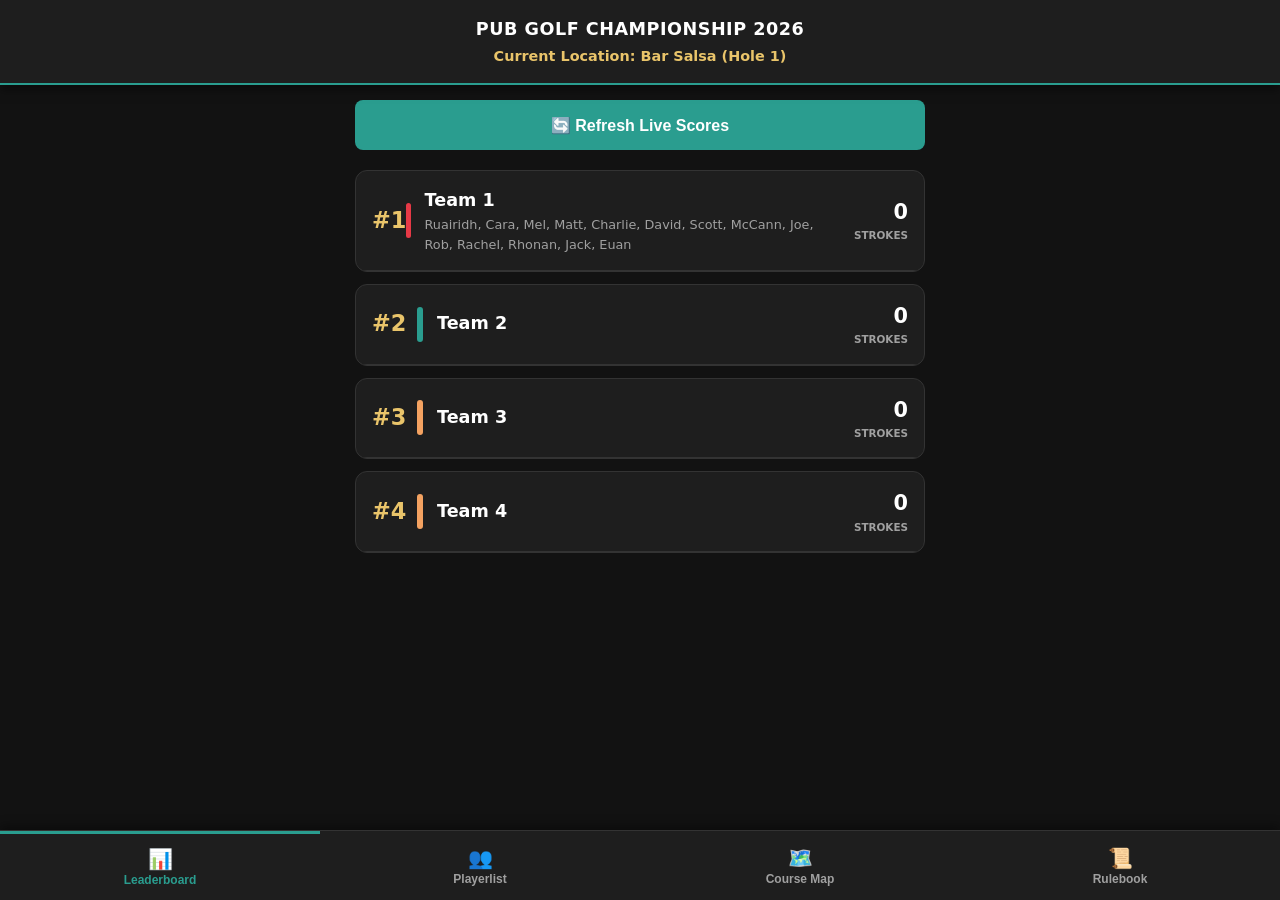
==== commit c1fa7518: "Merge gameday code" ====
--- a/src/index.html
+++ b/src/index.html
@@ -4,7 +4,8 @@
 <head>
   <meta charset="UTF-8">
   <meta name="viewport" content="width=device-width, initial-scale=1.0, maximum-scale=1.0, user-scalable=no">
-  <title>Pub Golf 2026 - Roster Launch</title>
+  <title>Pub Golf Championship 2026</title>
+  <!-- <link rel="stylesheet" href="style.css"> -->
   <style>
     /* --- Core Variables & Dark Theme Base --- */
     :root {
@@ -841,15 +842,14 @@
 
 <body>
 
-  <!-- Fixed Header matching main site structure -->
+  <!-- Fixed Header -->
   <header class="fixed-header">
     <h1>Pub Golf Championship 2026</h1>
-    <p>Official Competitor Roster</p>
+    <p id="current-location">Loading location...</p>
   </header>
 
-  <!-- Main Content Stream -->
+  <!-- Main Content Containers (SPA Views) -->
   <main id="app-container">
-    <div class="holding-container">
 
     <!-- View 1: Leaderboard -->
     <section id="view-leaderboard" class="app-view active-view">
@@ -957,19 +957,16 @@
         </div>
       </div>
 
-      <!-- Static Reminder Block -->
-      <div class="card border-accent" style="text-align: left;">
-        <h3 style="color: var(--accent-gold); margin-bottom: 6px;">⚠️ Mandatory Setup Reminder</h3>
-        <p style="font-size: 0.85rem; color: var(--text-muted); line-height: 1.4;">
-          Ensure you arrive in regulation **Hawaiian dress** with an active **drinking glove**. Standard system scoring
-          profiles update automatically as the tournament moves active layout nodes.
-        </p>
+      <div class="card layout-placeholder">
+        <h2>🏆 Prizes & Forfeits</h2>
+        <p class="placeholder-text">Organizer spaces reserved. Rewards for individual hole-in-ones and the overall Green
+          Jacket winner will be updated live.</p>
       </div>
-
-    </div>
+    </section>
+
   </main>
 
-  <!-- Bottom Nav Bar matching main theme template for absolute visual consistency -->
+  <!-- Fixed Bottom Navigation Bar -->
   <nav class="fixed-nav">
     <button class="nav-item active" data-target="view-leaderboard">
       <span class="nav-icon">📊</span>
@@ -989,9 +986,156 @@
     </button>
   </nav>
 
-  <!-- Flat Parser Logic Controller Script -->
+  <!-- <script src="app.js"></script> -->
   <script>
     document.addEventListener('DOMContentLoaded', () => {
+      // SPA View Router state elements
+      const navItems = document.querySelectorAll('.nav-item');
+      const appViews = document.querySelectorAll('.app-view');
+      const currentLocationEl = document.getElementById('current-location');
+      const refreshBtn = document.getElementById('btn-refresh');
+      const leaderboardList = document.getElementById('leaderboard-list');
+
+      // --- State Initialization and SPA Router Management ---
+      navItems.forEach(item => {
+        item.addEventListener('click', () => {
+          const targetViewId = item.getAttribute('data-target');
+
+          // Toggle Navigation Highlight Status
+          navItems.forEach(nav => nav.classList.remove('active'));
+          item.classList.add('active');
+
+          // Switch layout target container
+          appViews.forEach(view => {
+            if (view.id === targetViewId) {
+              view.classList.add('active-view');
+            } else {
+              view.classList.remove('active-view');
+            }
+          });
+        });
+      });
+
+      // --- Core Data Engine Engine ---
+      async function fetchScoresData() {
+        // Apply visual feedback spin animation to button
+        refreshBtn.classList.add('spinning');
+        const textNode = refreshBtn.querySelector('.btn-text');
+        textNode.textContent = '🔄 Loading Live Data...';
+
+        try {
+          // Strict asset cache-busting to bypass GitHub Pages aggressive text asset caching
+          const response = await fetch(`./scores.json?t=${new Date().getTime()}`);
+          if (!response.ok) {
+            throw new Error('Network response failure fetching tournament config matrix JSON.');
+          }
+          const data = await response.json();
+
+          // Set App Context Window Headers
+          currentLocationEl.textContent = `Current Location: ${data.current_hole || 'Unknown'}`;
+
+          // Render calculations logic
+          renderLeaderboard(data.teams);
+
+        } catch (error) {
+          console.error('Data Engine Error Event:', error);
+          leaderboardList.innerHTML = `
+                <div class="card" style="border-color: #E63946;">
+                    <p style="color: #E63946; font-weight: bold;">⚠️ Error Syncing Leaderboard Data</p>
+                    <p style="font-size: 0.85rem; margin-top: 4px;">Verify scores.json configuration matches the layout parameters schema completely.</p>
+                </div>`;
+        } finally {
+          // Remove animation indicators cleanly
+          setTimeout(() => {
+            refreshBtn.classList.remove('spinning');
+            textNode.textContent = '🔄 Refresh Live Scores';
+          }, 600);
+        }
+      }
+
+      // --- Leaderboard Calculation Logic & Engine DOM Rendering ---
+      function renderLeaderboard(teamsArray) {
+        // Transform incoming model structure into data entries containing dynamic sums
+        const processedTeams = teamsArray.map(team => {
+          const totalScore = Object.values(team.scores).reduce((sum, current) => sum + current, 0);
+          return {
+            ...team,
+            totalScore: totalScore
+          };
+        });
+
+        // Sorting rule logic: Low Score Wins (Standard Professional Ruleset alignment)
+        processedTeams.sort((teamA, teamB) => teamA.totalScore - teamB.totalScore);
+
+        // Wipe container nodes safely before element construction loop cycles
+        leaderboardList.innerHTML = '';
+
+        // Inject computed dynamic elements into main execution UI tree container layout
+        processedTeams.forEach((team, index) => {
+          const rankNumber = index + 1;
+
+          // Outer Main Block Element Card Wrap
+          const cardWrapper = document.createElement('div');
+          cardWrapper.className = 'team-card-wrapper';
+
+          // Top Content Row Block Layout
+          const mainRow = document.createElement('div');
+          mainRow.className = 'team-main-row';
+
+          // Append explicit functional inline background colour hex mapping from static data source values
+          mainRow.innerHTML = `
+                <div class="team-rank">#${rankNumber}</div>
+                <div class="team-color-strip" style="background-color: ${team.color || '#fff'};"></div>
+                <div class="team-meta">
+                    <div class="team-name">${team.name}</div>
+                    <div class="team-players">${team.players.join(', ')}</div>
+                </div>
+                <div class="team-total-strokes">
+                    ${team.totalScore}
+                    <span class="strokes-label">Strokes</span>
+                </div>
+            `;
+
+          // Expandable Dropdown Block Element Layout Structure Map
+          const dropdown = document.createElement('div');
+          dropdown.className = 'team-scorecard-dropdown';
+
+          const scoreGrid = document.createElement('div');
+          scoreGrid.className = 'score-grid';
+
+          // Loop and unpack static structural pub properties to map row breakdown details dynamically
+          Object.keys(team.scores).forEach(pubName => {
+            const item = document.createElement('div');
+            item.className = 'score-grid-item';
+            item.innerHTML = `
+                    <span class="pub-title">${pubName}</span>
+                    <span class="pub-stroke-value">${team.scores[pubName] || 0}</span>
+                `;
+            scoreGrid.appendChild(item);
+          });
+
+          dropdown.appendChild(scoreGrid);
+          cardWrapper.appendChild(mainRow);
+          cardWrapper.appendChild(dropdown);
+
+          // Accordion Interaction Toggling Execution Module Logic Engine
+          mainRow.addEventListener('click', () => {
+            dropdown.classList.toggle('expanded');
+          });
+
+          leaderboardList.appendChild(cardWrapper);
+        });
+      }
+
+      // --- Action Event Trigger Attachments ---
+      refreshBtn.addEventListener('click', fetchScoresData);
+
+      // Bootstrap app on start
+      fetchScoresData();
+
+
+      // Playerlist javascript from holding page
+
       const rosterOutput = document.getElementById('roster-output');
       const playerCountBadge = document.getElementById('player-count');
 
@@ -1039,67 +1183,10 @@
         }
       }
 
-<<<<<<< HEAD
-=======
-      // --- Action Event Trigger Attachments ---
-      refreshBtn.addEventListener('click', fetchScoresData);
-
-      // Bootstrap app on start
-      fetchScoresData();
-
-
-      // Playerlist javascript from holding page
-
-      const rosterOutput = document.getElementById('roster-output');
-      const playerCountBadge = document.getElementById('player-count');
-
-      async function loadFlatRoster() {
-        try {
-          // Cache-busting fetch sequence alignment
-          const response = await fetch(`./scores.json?t=${new Date().getTime()}`);
-          if (!response.ok) throw new Error('Data matrix stream offline.');
-
-          const data = await response.json();
-
-          // Unpack and completely flatten all players from every team object
-          let allPlayers = [];
-          if (data.teams && Array.isArray(data.teams)) {
-            data.teams.forEach(team => {
-              if (team.players && Array.isArray(team.players)) {
-                allPlayers = allPlayers.concat(team.players);
-              }
-            });
-          }
-
-          // Sort players alphabetically to ensure no hidden group ordering hints exist
-          allPlayers.sort((nameA, nameB) => nameA.localeCompare(nameB));
-
-          // Update live visual calculations readout counters
-          playerCountBadge.textContent = `Total Field: ${allPlayers.length} Players`;
-
-          // Generate clean, independent player layout cards
-          rosterOutput.innerHTML = '';
-          allPlayers.forEach((player, index) => {
-            const card = document.createElement('div');
-            card.className = 'player-card';
-            card.textContent = player;
-
-            // Micro staggered visual pop animation deployment
-            card.style.animationDelay = `${index * 0.03}s`;
-
-            rosterOutput.appendChild(card);
-          });
-
-        } catch (error) {
-          console.error('Holding Roster Error Engine:', error);
-          rosterOutput.innerHTML = `<p style="color: #E63946; grid-column: 1/-1;">⚠️ Error indexing competitor registry list matrix.</p>`;
-          playerCountBadge.textContent = 'Field Sync Error';
-        }
-      }
-
->>>>>>> gameday
       loadFlatRoster();
     });
+
+
   </script>
 </body>
 
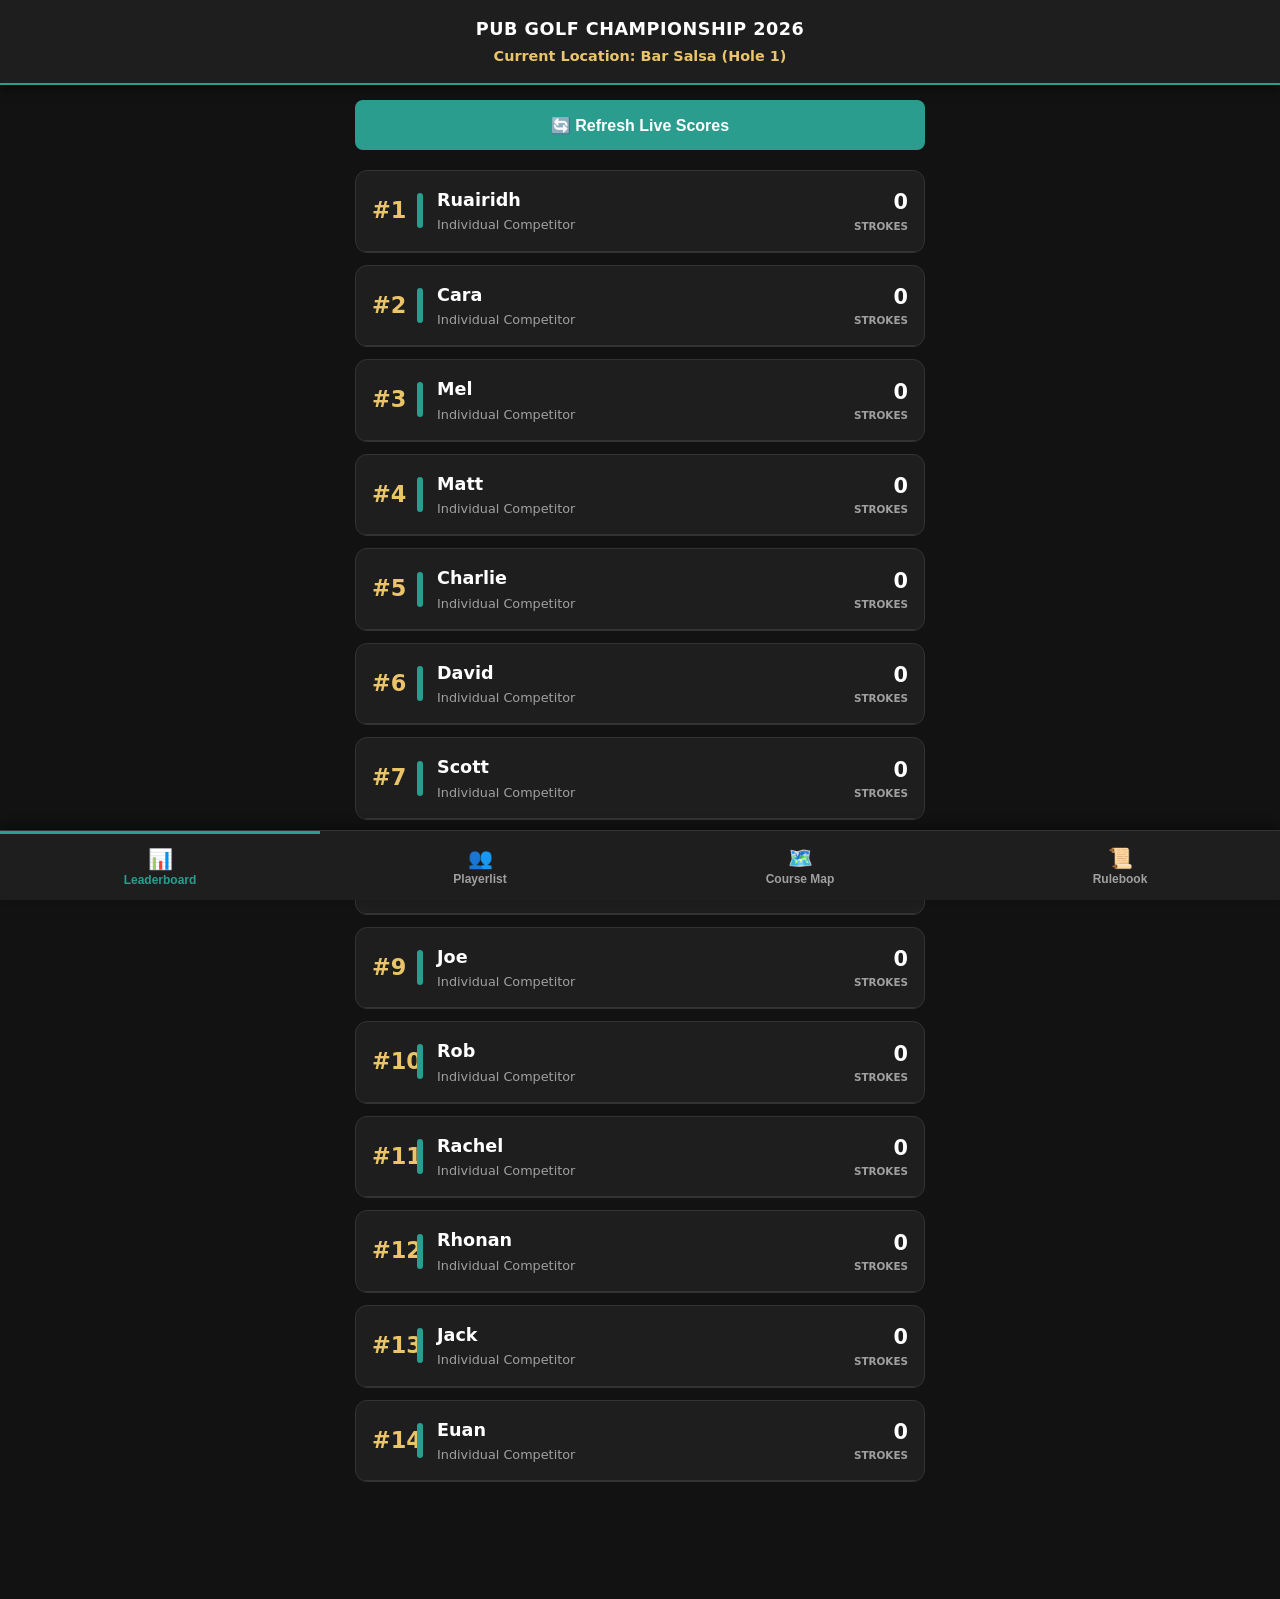
==== commit 8f787969: "Make scoring individual" ====
--- a/src/index.html
+++ b/src/index.html
@@ -1016,122 +1016,246 @@
         });
       });
 
-      // --- Core Data Engine Engine ---
-      async function fetchScoresData() {
+          // --- Core Data Engine ---
+    async function fetchScoresData() {
         // Apply visual feedback spin animation to button
         refreshBtn.classList.add('spinning');
         const textNode = refreshBtn.querySelector('.btn-text');
         textNode.textContent = '🔄 Loading Live Data...';
 
         try {
-          // Strict asset cache-busting to bypass GitHub Pages aggressive text asset caching
-          const response = await fetch(`./scores.json?t=${new Date().getTime()}`);
-          if (!response.ok) {
-            throw new Error('Network response failure fetching tournament config matrix JSON.');
-          }
-          const data = await response.json();
-
-          // Set App Context Window Headers
-          currentLocationEl.textContent = `Current Location: ${data.current_hole || 'Unknown'}`;
-
-          // Render calculations logic
-          renderLeaderboard(data.teams);
+            // Strict asset cache-busting to bypass GitHub Pages aggressive text asset caching
+            const response = await fetch(`./scores.json?t=${new Date().getTime()}`);
+            if (!response.ok) {
+                throw new Error('Network response failure fetching tournament config matrix JSON.');
+            }
+            const data = await response.json();
+            
+            // Set App Context Window Headers
+            currentLocationEl.textContent = `Current Location: ${data.current_hole || 'Unknown'}`;
+            
+            // Pass the scores data directly to the new player rendering engine
+            renderLeaderboard(data.scores);
 
         } catch (error) {
-          console.error('Data Engine Error Event:', error);
-          leaderboardList.innerHTML = `
+            console.error('Data Engine Error Event:', error);
+            leaderboardList.innerHTML = `
                 <div class="card" style="border-color: #E63946;">
                     <p style="color: #E63946; font-weight: bold;">⚠️ Error Syncing Leaderboard Data</p>
                     <p style="font-size: 0.85rem; margin-top: 4px;">Verify scores.json configuration matches the layout parameters schema completely.</p>
                 </div>`;
         } finally {
-          // Remove animation indicators cleanly
-          setTimeout(() => {
-            refreshBtn.classList.remove('spinning');
-            textNode.textContent = '🔄 Refresh Live Scores';
-          }, 600);
+            // Remove animation indicators cleanly
+            setTimeout(() => {
+                refreshBtn.classList.remove('spinning');
+                textNode.textContent = '🔄 Refresh Live Scores';
+            }, 600);
         }
-      }
-
-      // --- Leaderboard Calculation Logic & Engine DOM Rendering ---
-      function renderLeaderboard(teamsArray) {
-        // Transform incoming model structure into data entries containing dynamic sums
-        const processedTeams = teamsArray.map(team => {
-          const totalScore = Object.values(team.scores).reduce((sum, current) => sum + current, 0);
-          return {
-            ...team,
-            totalScore: totalScore
-          };
+    }
+
+    // --- Leaderboard Calculation Logic & Engine DOM Rendering ---
+    function renderLeaderboard(scoresArray) {
+        // Safe check: handle either an array containing an object, or a direct object mapping
+        const rawPlayersData = Array.isArray(scoresArray) ? scoresArray[0] : scoresArray;
+        
+        if (!rawPlayersData) {
+            leaderboardList.innerHTML = `<p style="text-align:center; color:var(--text-muted);">No player data found.</p>`;
+            return;
+        }
+
+        // Convert the player objects into an array of entries with aggregated total scores
+        const processedPlayers = Object.keys(rawPlayersData).map(playerName => {
+            const playerHoles = rawPlayersData[playerName] || {};
+            const totalScore = Object.values(playerHoles).reduce((sum, current) => sum + current, 0);
+            return {
+                name: playerName,
+                scores: playerHoles,
+                totalScore: totalScore
+            };
         });
 
         // Sorting rule logic: Low Score Wins (Standard Professional Ruleset alignment)
-        processedTeams.sort((teamA, teamB) => teamA.totalScore - teamB.totalScore);
+        processedPlayers.sort((playerA, playerB) => playerA.totalScore - playerB.totalScore);
 
         // Wipe container nodes safely before element construction loop cycles
         leaderboardList.innerHTML = '';
 
         // Inject computed dynamic elements into main execution UI tree container layout
-        processedTeams.forEach((team, index) => {
-          const rankNumber = index + 1;
-
-          // Outer Main Block Element Card Wrap
-          const cardWrapper = document.createElement('div');
-          cardWrapper.className = 'team-card-wrapper';
-
-          // Top Content Row Block Layout
-          const mainRow = document.createElement('div');
-          mainRow.className = 'team-main-row';
-
-          // Append explicit functional inline background colour hex mapping from static data source values
-          mainRow.innerHTML = `
+        processedPlayers.forEach((player, index) => {
+            const rankNumber = index + 1;
+            
+            // Outer Main Block Element Card Wrap
+            const cardWrapper = document.createElement('div');
+            cardWrapper.className = 'team-card-wrapper';
+
+            // Top Content Row Block Layout
+            const mainRow = document.createElement('div');
+            mainRow.className = 'team-main-row';
+            
+            // Assigned a default subtle green accent strip to match individual professional aesthetic
+            mainRow.innerHTML = `
                 <div class="team-rank">#${rankNumber}</div>
-                <div class="team-color-strip" style="background-color: ${team.color || '#fff'};"></div>
+                <div class="team-color-strip" style="background-color: var(--golf-green);"></div>
                 <div class="team-meta">
-                    <div class="team-name">${team.name}</div>
-                    <div class="team-players">${team.players.join(', ')}</div>
+                    <div class="team-name">${player.name}</div>
+                    <div class="team-players">Individual Competitor</div>
                 </div>
                 <div class="team-total-strokes">
-                    ${team.totalScore}
+                    ${player.totalScore}
                     <span class="strokes-label">Strokes</span>
                 </div>
             `;
 
-          // Expandable Dropdown Block Element Layout Structure Map
-          const dropdown = document.createElement('div');
-          dropdown.className = 'team-scorecard-dropdown';
-
-          const scoreGrid = document.createElement('div');
-          scoreGrid.className = 'score-grid';
-
-          // Loop and unpack static structural pub properties to map row breakdown details dynamically
-          Object.keys(team.scores).forEach(pubName => {
-            const item = document.createElement('div');
-            item.className = 'score-grid-item';
-            item.innerHTML = `
+            // Expandable Dropdown Block Element Layout Structure Map
+            const dropdown = document.createElement('div');
+            dropdown.className = 'team-scorecard-dropdown';
+
+            const scoreGrid = document.createElement('div');
+            scoreGrid.className = 'score-grid';
+
+            // Loop and unpack static structural pub properties to map row breakdown details dynamically
+            Object.keys(player.scores).forEach(pubName => {
+                const item = document.createElement('div');
+                item.className = 'score-grid-item';
+                item.innerHTML = `
                     <span class="pub-title">${pubName}</span>
-                    <span class="pub-stroke-value">${team.scores[pubName] || 0}</span>
+                    <span class="pub-stroke-value">${player.scores[pubName] || 0}</span>
                 `;
-            scoreGrid.appendChild(item);
-          });
-
-          dropdown.appendChild(scoreGrid);
-          cardWrapper.appendChild(mainRow);
-          cardWrapper.appendChild(dropdown);
-
-          // Accordion Interaction Toggling Execution Module Logic Engine
-          mainRow.addEventListener('click', () => {
-            dropdown.classList.toggle('expanded');
-          });
-
-          leaderboardList.appendChild(cardWrapper);
+                scoreGrid.appendChild(item);
+            });
+
+            dropdown.appendChild(scoreGrid);
+            cardWrapper.appendChild(mainRow);
+            cardWrapper.appendChild(dropdown);
+
+            // Accordion Interaction Toggling Execution Module Logic Engine
+            mainRow.addEventListener('click', () => {
+                dropdown.classList.toggle('expanded');
+            });
+
+            leaderboardList.appendChild(cardWrapper);
         });
-      }
-
-      // --- Action Event Trigger Attachments ---
-      refreshBtn.addEventListener('click', fetchScoresData);
-
-      // Bootstrap app on start
-      fetchScoresData();
+    }
+
+    fetchScoresData();
+
+
+      // // --- Core Data Engine Engine ---
+      // async function fetchScoresData() {
+      //   // Apply visual feedback spin animation to button
+      //   refreshBtn.classList.add('spinning');
+      //   const textNode = refreshBtn.querySelector('.btn-text');
+      //   textNode.textContent = '🔄 Loading Live Data...';
+
+      //   try {
+      //     // Strict asset cache-busting to bypass GitHub Pages aggressive text asset caching
+      //     const response = await fetch(`./scores.json?t=${new Date().getTime()}`);
+      //     if (!response.ok) {
+      //       throw new Error('Network response failure fetching tournament config matrix JSON.');
+      //     }
+      //     const data = await response.json();
+
+      //     // Set App Context Window Headers
+      //     currentLocationEl.textContent = `Current Location: ${data.current_hole || 'Unknown'}`;
+
+      //     // Render calculations logic
+      //     renderLeaderboard(data.teams);
+
+      //   } catch (error) {
+      //     console.error('Data Engine Error Event:', error);
+      //     leaderboardList.innerHTML = `
+      //           <div class="card" style="border-color: #E63946;">
+      //               <p style="color: #E63946; font-weight: bold;">⚠️ Error Syncing Leaderboard Data</p>
+      //               <p style="font-size: 0.85rem; margin-top: 4px;">Verify scores.json configuration matches the layout parameters schema completely.</p>
+      //           </div>`;
+      //   } finally {
+      //     // Remove animation indicators cleanly
+      //     setTimeout(() => {
+      //       refreshBtn.classList.remove('spinning');
+      //       textNode.textContent = '🔄 Refresh Live Scores';
+      //     }, 600);
+      //   }
+      // }
+
+      // // --- Leaderboard Calculation Logic & Engine DOM Rendering ---
+      // function renderLeaderboard(teamsArray) {
+      //   // Transform incoming model structure into data entries containing dynamic sums
+      //   const processedTeams = teamsArray.map(team => {
+      //     const totalScore = Object.values(team.scores).reduce((sum, current) => sum + current, 0);
+      //     return {
+      //       ...team,
+      //       totalScore: totalScore
+      //     };
+      //   });
+
+      //   // Sorting rule logic: Low Score Wins (Standard Professional Ruleset alignment)
+      //   processedTeams.sort((teamA, teamB) => teamA.totalScore - teamB.totalScore);
+
+      //   // Wipe container nodes safely before element construction loop cycles
+      //   leaderboardList.innerHTML = '';
+
+      //   // Inject computed dynamic elements into main execution UI tree container layout
+      //   processedTeams.forEach((team, index) => {
+      //     const rankNumber = index + 1;
+
+      //     // Outer Main Block Element Card Wrap
+      //     const cardWrapper = document.createElement('div');
+      //     cardWrapper.className = 'team-card-wrapper';
+
+      //     // Top Content Row Block Layout
+      //     const mainRow = document.createElement('div');
+      //     mainRow.className = 'team-main-row';
+
+      //     // Append explicit functional inline background colour hex mapping from static data source values
+      //     mainRow.innerHTML = `
+      //           <div class="team-rank">#${rankNumber}</div>
+      //           <div class="team-color-strip" style="background-color: ${team.color || '#fff'};"></div>
+      //           <div class="team-meta">
+      //               <div class="team-name">${team.name}</div>
+      //               <div class="team-players">${team.players.join(', ')}</div>
+      //           </div>
+      //           <div class="team-total-strokes">
+      //               ${team.totalScore}
+      //               <span class="strokes-label">Strokes</span>
+      //           </div>
+      //       `;
+
+      //     // Expandable Dropdown Block Element Layout Structure Map
+      //     const dropdown = document.createElement('div');
+      //     dropdown.className = 'team-scorecard-dropdown';
+
+      //     const scoreGrid = document.createElement('div');
+      //     scoreGrid.className = 'score-grid';
+
+      //     // Loop and unpack static structural pub properties to map row breakdown details dynamically
+      //     Object.keys(team.scores).forEach(pubName => {
+      //       const item = document.createElement('div');
+      //       item.className = 'score-grid-item';
+      //       item.innerHTML = `
+      //               <span class="pub-title">${pubName}</span>
+      //               <span class="pub-stroke-value">${team.scores[pubName] || 0}</span>
+      //           `;
+      //       scoreGrid.appendChild(item);
+      //     });
+
+      //     dropdown.appendChild(scoreGrid);
+      //     cardWrapper.appendChild(mainRow);
+      //     cardWrapper.appendChild(dropdown);
+
+      //     // Accordion Interaction Toggling Execution Module Logic Engine
+      //     mainRow.addEventListener('click', () => {
+      //       dropdown.classList.toggle('expanded');
+      //     });
+
+      //     leaderboardList.appendChild(cardWrapper);
+      //   });
+      // }
+
+      // // --- Action Event Trigger Attachments ---
+      // refreshBtn.addEventListener('click', fetchScoresData);
+
+      // // Bootstrap app on start
+      // fetchScoresData();
 
 
       // Playerlist javascript from holding page
